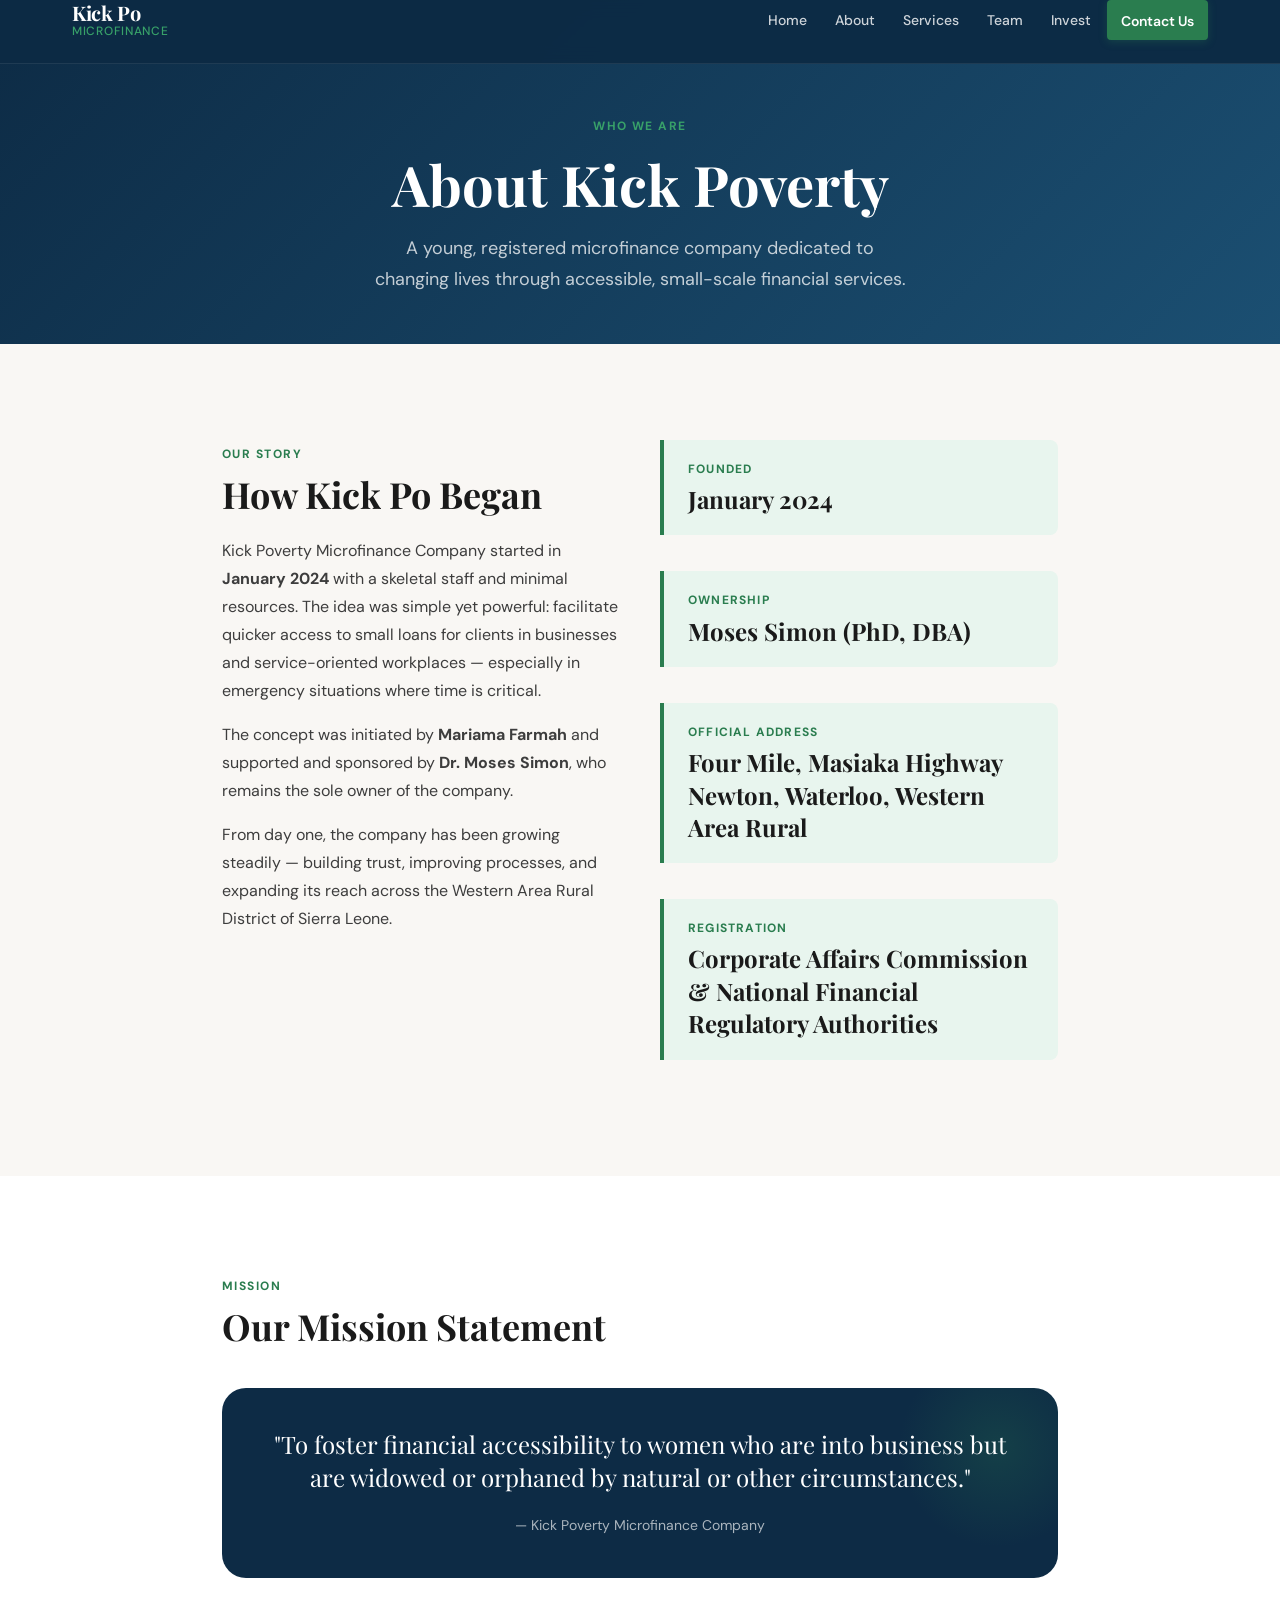
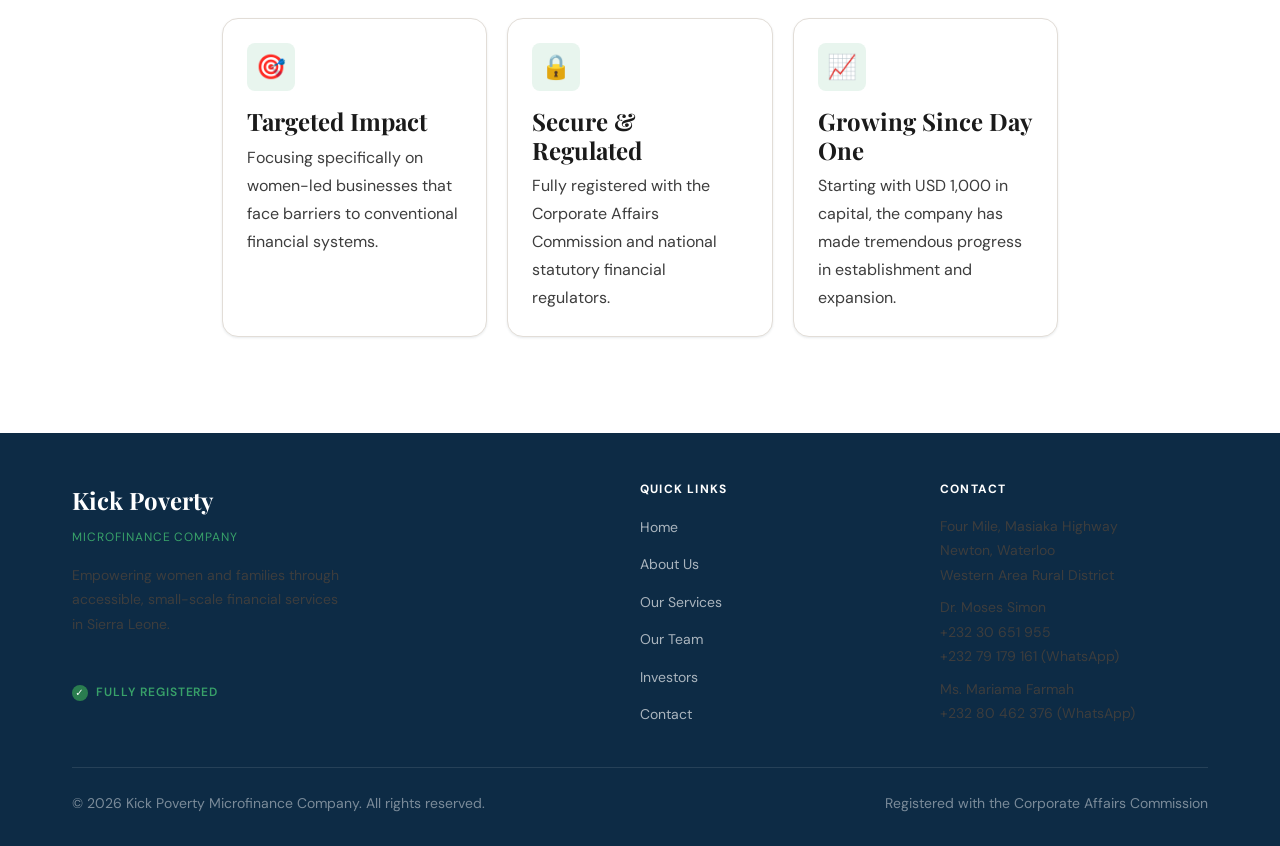
==== pages/about.html @ e35eedbd "first commit" ====
<!DOCTYPE html>
<!--
  ================================================================
  KICK POVERTY — ABOUT PAGE
  ================================================================
  File:        pages/about.html
  Description: Company background, registration, address, and
               ownership details.
  ================================================================
-->
<html lang="en">
<head>
  <meta charset="UTF-8">
  <meta name="viewport" content="width=device-width, initial-scale=1.0">
  <meta name="description" content="About Kick Poverty Microfinance Company — our background, mission, and registration details.">
  <title>About Us | Kick Poverty Microfinance</title>
  <link rel="preconnect" href="https://fonts.googleapis.com">
  <link rel="preconnect" href="https://fonts.gstatic.com" crossorigin>
  <link href="https://fonts.googleapis.com/css2?family=Playfair+Display:wght@700&family=DM+Sans:wght@400;500;600&display=swap" rel="stylesheet">
  <link rel="stylesheet" href="../css/style.css">
</head>
<body id="top">

  <div id="nav-placeholder"></div>


  <!-- ===========================================================
       PAGE HERO
  =========================================================== -->
  <section class="page-hero" aria-labelledby="page-heading">
    <div class="container">
      <span class="eyebrow page-hero__eyebrow">Who We Are</span>
      <h1 id="page-heading">About Kick Poverty</h1>
      <p class="page-hero__lead lead">
        A young, registered microfinance company dedicated to changing
        lives through accessible, small-scale financial services.
      </p>
    </div>
  </section>


  <!-- ===========================================================
       BACKGROUND SECTION
  =========================================================== -->
  <section class="section" aria-labelledby="background-heading">
    <div class="container container--narrow">

      <div class="split reveal">
        <!-- Text column -->
        <div>
          <span class="eyebrow">Our Story</span>
          <h2 id="background-heading" style="margin-top: var(--space-2); margin-bottom: var(--space-5);">How Kick Po Began</h2>
          <p>
            Kick Poverty Microfinance Company started in <strong>January 2024</strong>
            with a skeletal staff and minimal resources. The idea was simple yet
            powerful: facilitate quicker access to small loans for clients in
            businesses and service-oriented workplaces — especially in emergency
            situations where time is critical.
          </p>
          <p>
            The concept was initiated by <strong>Mariama Farmah</strong> and
            supported and sponsored by <strong>Dr. Moses Simon</strong>, who
            remains the sole owner of the company.
          </p>
          <p>
            From day one, the company has been growing steadily — building trust,
            improving processes, and expanding its reach across the Western Area
            Rural District of Sierra Leone.
          </p>
        </div>

        <!-- Info cards column -->
        <div style="display:flex; flex-direction:column; gap: var(--space-4);">
          <div class="info-box">
            <div class="info-box__label">Founded</div>
            <div class="info-box__value">January 2024</div>
          </div>
          <div class="info-box">
            <div class="info-box__label">Ownership</div>
            <div class="info-box__value">Moses Simon (PhD, DBA)</div>
          </div>
          <div class="info-box">
            <div class="info-box__label">Official Address</div>
            <div class="info-box__value">Four Mile, Masiaka Highway<br>Newton, Waterloo, Western Area Rural</div>
          </div>
          <div class="info-box">
            <div class="info-box__label">Registration</div>
            <div class="info-box__value">Corporate Affairs Commission &amp; National Financial Regulatory Authorities</div>
          </div>
        </div>
      </div>

    </div>
  </section>


  <!-- ===========================================================
       MISSION & VALUES SECTION — alt background
  =========================================================== -->
  <section class="section section--alt" aria-labelledby="mission-heading">
    <div class="container container--narrow">

      <div class="section-header reveal">
        <span class="eyebrow">Mission</span>
        <h2 id="mission-heading">Our Mission Statement</h2>
      </div>

      <!-- Large quote-style mission statement -->
      <blockquote class="callout reveal" style="quotes: none;">
        <p class="callout__text">
          "To foster financial accessibility to women who are into
          business but are widowed or orphaned by natural or other
          circumstances."
        </p>
        <p class="callout__sub">— Kick Poverty Microfinance Company</p>
      </blockquote>

      <div class="cards-grid reveal-stagger" style="margin-top: var(--space-10);">
        <div class="card">
          <div class="card__icon" aria-hidden="true">🎯</div>
          <h3 class="card__title">Targeted Impact</h3>
          <p>Focusing specifically on women-led businesses that face barriers to conventional financial systems.</p>
        </div>
        <div class="card">
          <div class="card__icon" aria-hidden="true">🔒</div>
          <h3 class="card__title">Secure &amp; Regulated</h3>
          <p>Fully registered with the Corporate Affairs Commission and national statutory financial regulators.</p>
        </div>
        <div class="card">
          <div class="card__icon" aria-hidden="true">📈</div>
          <h3 class="card__title">Growing Since Day One</h3>
          <p>Starting with USD 1,000 in capital, the company has made tremendous progress in establishment and expansion.</p>
        </div>
      </div>

    </div>
  </section>


  <div id="footer-placeholder"></div>

  <script src="../js/components.js"></script>
  <script>
    injectNav('../');
    injectFooter('../');
  </script>
  <script src="../js/main.js"></script>
</body>
</html>
---- css/style.css ----
/* ============================================================
   KICK POVERTY (KICK PO) MICROFINANCE — GLOBAL STYLESHEET
   ============================================================
   Design System: "Grounded Optimism"
   Aesthetic:     Clean editorial + warm humanity
   Approach:      Mobile-first, three breakpoints
   Breakpoints:
     — Mobile:    < 640px   (base styles)
     — Tablet:    ≥ 640px   (sm)
     — Desktop:   ≥ 1024px  (lg)

   TABLE OF CONTENTS
   -----------------
   1.  CSS Custom Properties (Design Tokens)
   2.  CSS Reset & Base
   3.  Typography Scale
   4.  Layout Utilities
   5.  Navigation
   6.  Hero Section
   7.  Section Wrappers & Cards
   8.  Buttons & CTAs
   9.  Footer
   10. Back-to-Top Button
   11. Animations & Transitions
   12. Tablet Overrides (≥ 640px)
   13. Desktop Overrides (≥ 1024px)
   ============================================================ */


/* ============================================================
   1. CSS CUSTOM PROPERTIES (DESIGN TOKENS)
   ------------------------------------------------------------
   All visual values live here so the entire site can be
   re-themed by editing this one block.
   ============================================================ */
:root {

  /* — PRIMARY PALETTE —
     Deep navy anchors trust and authority.
     Forest green signals growth, money, and nature.
     Warm off-white keeps pages from feeling sterile. */
  --color-primary:        #0D2B45;   /* Deep navy — primary brand      */
  --color-primary-light:  #1B4F72;   /* Lighter navy — hover states     */
  --color-accent:         #2A7D4F;   /* Forest green — calls to action  */
  --color-accent-light:   #38A169;   /* Lighter green — hover/active    */
  --color-accent-pale:    #E8F5EE;   /* Very light green — backgrounds  */

  /* — NEUTRALS — */
  --color-bg:             #F9F7F4;   /* Warm off-white page background  */
  --color-surface:        #FFFFFF;   /* Pure white for cards, panels    */
  --color-border:         #E2DDD7;   /* Subtle warm border              */
  --color-border-dark:    #C8C2BB;   /* Stronger divider line           */

  /* — TEXT — */
  --color-text-primary:   #1A1A1A;   /* Near-black — headings           */
  --color-text-body:      #3D3D3D;   /* Dark gray — body copy           */
  --color-text-muted:     #6B6B6B;   /* Muted gray — captions, meta     */
  --color-text-inverse:   #FFFFFF;   /* White text on dark backgrounds  */

  /* — TYPOGRAPHY —
     "Playfair Display" — editorial, distinguished, serif
     "DM Sans" — modern, readable, geometric sans-serif     */
  --font-display:  'Playfair Display', Georgia, serif;
  --font-body:     'DM Sans', 'Segoe UI', system-ui, sans-serif;

  /* — TYPE SCALE (mobile-first, rem-based) — */
  --text-xs:    0.75rem;    /* 12px */
  --text-sm:    0.875rem;   /* 14px */
  --text-base:  1rem;       /* 16px */
  --text-md:    1.125rem;   /* 18px */
  --text-lg:    1.25rem;    /* 20px */
  --text-xl:    1.5rem;     /* 24px */
  --text-2xl:   1.875rem;   /* 30px */
  --text-3xl:   2.25rem;    /* 36px */
  --text-4xl:   2.75rem;    /* 44px */
  --text-5xl:   3.5rem;     /* 56px */

  /* — LINE HEIGHTS — */
  --leading-tight:   1.2;
  --leading-snug:    1.35;
  --leading-normal:  1.6;
  --leading-relaxed: 1.75;

  /* — SPACING SCALE (multiples of 4px) — */
  --space-1:   0.25rem;   /*  4px */
  --space-2:   0.5rem;    /*  8px */
  --space-3:   0.75rem;   /* 12px */
  --space-4:   1rem;      /* 16px */
  --space-5:   1.25rem;   /* 20px */
  --space-6:   1.5rem;    /* 24px */
  --space-8:   2rem;      /* 32px */
  --space-10:  2.5rem;    /* 40px */
  --space-12:  3rem;      /* 48px */
  --space-16:  4rem;      /* 64px */
  --space-20:  5rem;      /* 80px */
  --space-24:  6rem;      /* 96px */

  /* — BORDER RADIUS — */
  --radius-sm:   4px;
  --radius-md:   8px;
  --radius-lg:   16px;
  --radius-xl:   24px;
  --radius-full: 9999px;

  /* — SHADOWS —
     Layered soft shadows create depth without harsh lines */
  --shadow-sm:   0 1px 3px rgba(13, 43, 69, 0.06),
                 0 1px 2px rgba(13, 43, 69, 0.04);
  --shadow-md:   0 4px 12px rgba(13, 43, 69, 0.08),
                 0 2px 6px rgba(13, 43, 69, 0.05);
  --shadow-lg:   0 12px 32px rgba(13, 43, 69, 0.10),
                 0 4px 12px rgba(13, 43, 69, 0.06);
  --shadow-xl:   0 24px 56px rgba(13, 43, 69, 0.14),
                 0 8px 24px rgba(13, 43, 69, 0.08);

  /* — TRANSITIONS — */
  --transition-fast:    150ms ease;
  --transition-base:    250ms ease;
  --transition-slow:    400ms cubic-bezier(0.25, 0.46, 0.45, 0.94);

  /* — LAYOUT — */
  --container-sm:   640px;
  --container-md:   900px;
  --container-lg:  1200px;
  --nav-height:      64px;

}


/* ============================================================
   2. CSS RESET & BASE
   ------------------------------------------------------------
   Normalize browser inconsistencies and set sensible defaults.
   Box-sizing border-box is applied universally.
   ============================================================ */
*,
*::before,
*::after {
  box-sizing: border-box;
  margin: 0;
  padding: 0;
}

html {
  /* Enable smooth scrolling for anchor navigation and
     back-to-top button behaviour                          */
  scroll-behavior: smooth;
  font-size: 16px;
  -webkit-text-size-adjust: 100%;
}

body {
  font-family: var(--font-body);
  font-size: var(--text-base);
  line-height: var(--leading-normal);
  color: var(--color-text-body);
  background-color: var(--color-bg);
  /* Prevent horizontal overflow on mobile               */
  overflow-x: hidden;
}

/* Remove default list styling; apply selectively          */
ul, ol {
  list-style: none;
}

/* Make images flexible and prevent overflow               */
img {
  max-width: 100%;
  height: auto;
  display: block;
}

/* Inherit font for form elements                          */
button, input, select, textarea {
  font-family: inherit;
}

/* Remove default anchor underline; handle per-component   */
a {
  color: inherit;
  text-decoration: none;
}

/* Focused elements must remain visible for accessibility  */
:focus-visible {
  outline: 2px solid var(--color-accent);
  outline-offset: 3px;
  border-radius: var(--radius-sm);
}


/* ============================================================
   3. TYPOGRAPHY SCALE
   ------------------------------------------------------------
   Heading hierarchy uses the display font for gravitas.
   Body text uses the clean sans-serif for readability.
   ============================================================ */

/* Display headings — editorial, larger sizes               */
h1, h2, h3 {
  font-family: var(--font-display);
  color: var(--color-text-primary);
  line-height: var(--leading-tight);
  font-weight: 700;
}

h1 { font-size: var(--text-3xl); }
h2 { font-size: var(--text-2xl); }
h3 { font-size: var(--text-xl);  }

/* Utility headings — functional, sans-serif                */
h4, h5, h6 {
  font-family: var(--font-body);
  color: var(--color-text-primary);
  line-height: var(--leading-snug);
  font-weight: 600;
}

h4 { font-size: var(--text-md);   }
h5 { font-size: var(--text-base); }
h6 { font-size: var(--text-sm);   }

p {
  color: var(--color-text-body);
  line-height: var(--leading-relaxed);
  margin-bottom: var(--space-4);
}

p:last-child {
  margin-bottom: 0;
}

/* Lead text — larger introductory paragraph                */
.lead {
  font-size: var(--text-md);
  color: var(--color-text-body);
  line-height: var(--leading-relaxed);
}

/* Caption / meta text                                      */
.caption {
  font-size: var(--text-sm);
  color: var(--color-text-muted);
  line-height: var(--leading-normal);
}

/* Small eyebrow labels above headings                      */
.eyebrow {
  font-family: var(--font-body);
  font-size: var(--text-xs);
  font-weight: 700;
  letter-spacing: 0.12em;
  text-transform: uppercase;
  color: var(--color-accent);
}


/* ============================================================
   4. LAYOUT UTILITIES
   ------------------------------------------------------------
   Reusable container and grid helpers used across all pages.
   ============================================================ */

/* Centred container with horizontal padding                */
.container {
  width: 100%;
  max-width: var(--container-lg);
  margin-inline: auto;
  padding-inline: var(--space-5);
}

/* Narrower container for text-heavy pages                  */
.container--narrow {
  max-width: var(--container-md);
}

/* Section vertical rhythm                                  */
.section {
  padding-block: var(--space-16);
}

.section--sm {
  padding-block: var(--space-10);
}

/* Alternating section backgrounds for visual variety       */
.section--alt {
  background-color: var(--color-surface);
}

.section--dark {
  background-color: var(--color-primary);
  color: var(--color-text-inverse);
}

.section--dark h2,
.section--dark h3,
.section--dark h4 {
  color: var(--color-text-inverse);
}

/* Flex row helper                                          */
.flex-row {
  display: flex;
  align-items: center;
  gap: var(--space-4);
}

/* Stat grid — 2 columns on mobile, more on larger screens  */
.stats-grid {
  display: grid;
  grid-template-columns: repeat(2, 1fr);
  gap: var(--space-5);
}

/* Team grid                                                */
.team-grid {
  display: grid;
  grid-template-columns: 1fr;
  gap: var(--space-6);
}

/* Feature / service cards grid                             */
.cards-grid {
  display: grid;
  grid-template-columns: 1fr;
  gap: var(--space-5);
}

/* Two-column split layout                                  */
.split {
  display: flex;
  flex-direction: column;
  gap: var(--space-10);
}

/* Divider line                                             */
.divider {
  border: none;
  border-top: 1px solid var(--color-border);
  margin-block: var(--space-8);
}


/* ============================================================
   5. NAVIGATION
   ------------------------------------------------------------
   Sticky top bar with mobile hamburger menu.
   Nav is transparent over hero, becomes solid on scroll
   (via .scrolled class added by JS).
   ============================================================ */
.nav {
  position: fixed;
  top: 0;
  left: 0;
  right: 0;
  z-index: 1000;
  height: var(--nav-height);
  background-color: rgba(13, 43, 69, 0.97);
  backdrop-filter: blur(8px);
  -webkit-backdrop-filter: blur(8px);
  border-bottom: 1px solid rgba(255, 255, 255, 0.08);
  transition: box-shadow var(--transition-base);
}

.nav.scrolled {
  box-shadow: var(--shadow-lg);
}

/* Inner flex row: logo left, links + toggle right         */
.nav__inner {
  height: 100%;
  display: flex;
  align-items: center;
  justify-content: space-between;
}

/* Brand / logo lockup                                      */
.nav__brand {
  display: flex;
  flex-direction: column;
  line-height: 1;
  gap: 2px;
}

.nav__brand-name {
  font-family: var(--font-display);
  font-size: var(--text-lg);
  font-weight: 700;
  color: var(--color-text-inverse);
  letter-spacing: -0.02em;
}

.nav__brand-tag {
  font-size: var(--text-xs);
  font-weight: 500;
  color: var(--color-accent-light);
  letter-spacing: 0.06em;
  text-transform: uppercase;
}

/* Hamburger toggle button — visible on mobile only        */
.nav__toggle {
  display: flex;
  flex-direction: column;
  justify-content: center;
  gap: 5px;
  width: 40px;
  height: 40px;
  padding: 8px;
  background: none;
  border: none;
  cursor: pointer;
  border-radius: var(--radius-sm);
  transition: background var(--transition-fast);
}

.nav__toggle:hover {
  background: rgba(255, 255, 255, 0.08);
}

/* Three-bar icon lines                                     */
.nav__toggle span {
  display: block;
  width: 22px;
  height: 2px;
  background-color: var(--color-text-inverse);
  border-radius: var(--radius-full);
  transition: transform var(--transition-base),
              opacity var(--transition-fast);
  transform-origin: center;
}

/* Animate hamburger to X when menu is open                */
.nav__toggle.open span:nth-child(1) {
  transform: translateY(7px) rotate(45deg);
}
.nav__toggle.open span:nth-child(2) {
  opacity: 0;
}
.nav__toggle.open span:nth-child(3) {
  transform: translateY(-7px) rotate(-45deg);
}

/* Mobile nav menu — hidden until toggled                   */
.nav__menu {
  display: none;
  position: fixed;
  top: var(--nav-height);
  left: 0;
  right: 0;
  background-color: var(--color-primary);
  padding: var(--space-4) 0 var(--space-6);
  border-bottom: 1px solid rgba(255, 255, 255, 0.08);
  box-shadow: var(--shadow-lg);
}

.nav__menu.open {
  display: block;
  animation: slideDown var(--transition-slow) forwards;
}

.nav__links {
  display: flex;
  flex-direction: column;
  padding: 0 var(--space-5);
  gap: 0;
}

.nav__link {
  display: block;
  padding: var(--space-3) 0;
  font-size: var(--text-base);
  font-weight: 500;
  color: rgba(255, 255, 255, 0.80);
  border-bottom: 1px solid rgba(255, 255, 255, 0.08);
  transition: color var(--transition-fast);
}

.nav__link:last-child {
  border-bottom: none;
}

.nav__link:hover,
.nav__link.active {
  color: var(--color-text-inverse);
}

/* CTA button inside nav                                    */
.nav__cta {
  display: inline-flex;
  margin-top: var(--space-4);
  margin-inline: var(--space-5);
}


/* ============================================================
   6. HERO SECTION
   ------------------------------------------------------------
   Full-viewport hero with a bold heading, subtext, and CTA.
   Background uses a rich gradient over a subtle grain texture.
   ============================================================ */
.hero {
  position: relative;
  min-height: 100svh; /* Use svh for accurate mobile height */
  display: flex;
  align-items: center;
  padding-top: var(--nav-height);
  overflow: hidden;

  /* Multi-layer gradient: deep navy → forest dark          */
  background:
    radial-gradient(ellipse 80% 60% at 70% 40%, rgba(42, 125, 79, 0.18) 0%, transparent 60%),
    radial-gradient(ellipse 60% 80% at 20% 80%, rgba(27, 79, 114, 0.30) 0%, transparent 55%),
    linear-gradient(160deg, #0D2B45 0%, #0A2235 55%, #061B2B 100%);
}

/* Subtle dot-grid overlay adds texture without images      */
.hero::before {
  content: '';
  position: absolute;
  inset: 0;
  background-image: radial-gradient(rgba(255,255,255,0.04) 1px, transparent 1px);
  background-size: 28px 28px;
  pointer-events: none;
}

/* Decorative accent bar on the left side                   */
.hero::after {
  content: '';
  position: absolute;
  left: 0;
  top: 20%;
  width: 4px;
  height: 40%;
  background: linear-gradient(to bottom, transparent, var(--color-accent), transparent);
  border-radius: var(--radius-full);
}

.hero__content {
  position: relative;
  z-index: 1;
  max-width: 640px;
}

.hero__eyebrow {
  display: inline-flex;
  align-items: center;
  gap: var(--space-2);
  margin-bottom: var(--space-5);
  opacity: 0;
  animation: fadeUp 0.7s 0.2s ease forwards;
}

.hero__eyebrow-dot {
  width: 6px;
  height: 6px;
  background: var(--color-accent-light);
  border-radius: var(--radius-full);
}

.hero__title {
  font-size: var(--text-3xl);
  color: var(--color-text-inverse);
  line-height: var(--leading-tight);
  margin-bottom: var(--space-5);
  opacity: 0;
  animation: fadeUp 0.7s 0.35s ease forwards;
}

/* Accent coloured word in hero title                       */
.hero__title em {
  font-style: normal;
  color: var(--color-accent-light);
}

.hero__subtitle {
  font-size: var(--text-base);
  color: rgba(255, 255, 255, 0.75);
  line-height: var(--leading-relaxed);
  margin-bottom: var(--space-8);
  max-width: 520px;
  opacity: 0;
  animation: fadeUp 0.7s 0.5s ease forwards;
}

.hero__actions {
  display: flex;
  flex-wrap: wrap;
  gap: var(--space-3);
  opacity: 0;
  animation: fadeUp 0.7s 0.65s ease forwards;
}

/* Hero stat strip at bottom                                */
.hero__stats {
  position: absolute;
  bottom: 0;
  left: 0;
  right: 0;
  background: rgba(255, 255, 255, 0.05);
  border-top: 1px solid rgba(255, 255, 255, 0.08);
  backdrop-filter: blur(4px);
  padding: var(--space-5) 0;
}

.hero__stats-inner {
  display: flex;
  gap: var(--space-8);
  overflow-x: auto;
  scrollbar-width: none;
}

.hero__stats-inner::-webkit-scrollbar {
  display: none;
}

.hero__stat {
  flex-shrink: 0;
  text-align: center;
}

.hero__stat-number {
  font-family: var(--font-display);
  font-size: var(--text-2xl);
  font-weight: 700;
  color: var(--color-text-inverse);
  line-height: 1;
  margin-bottom: var(--space-1);
}

.hero__stat-label {
  font-size: var(--text-xs);
  color: rgba(255, 255, 255, 0.60);
  text-transform: uppercase;
  letter-spacing: 0.08em;
}


/* ============================================================
   7. SECTION WRAPPERS & CARDS
   ============================================================ */

/* Section title group: eyebrow + heading + optional lead   */
.section-header {
  margin-bottom: var(--space-10);
}

.section-header--center {
  text-align: center;
}

.section-header h2 {
  margin-top: var(--space-2);
  margin-bottom: var(--space-3);
}

/* Feature / service card                                   */
.card {
  background: var(--color-surface);
  border: 1px solid var(--color-border);
  border-radius: var(--radius-lg);
  padding: var(--space-6);
  box-shadow: var(--shadow-sm);
  transition: transform var(--transition-base),
              box-shadow var(--transition-base),
              border-color var(--transition-base);
}

.card:hover {
  transform: translateY(-3px);
  box-shadow: var(--shadow-md);
  border-color: var(--color-accent);
}

/* Card icon wrapper                                        */
.card__icon {
  width: 48px;
  height: 48px;
  background: var(--color-accent-pale);
  border-radius: var(--radius-md);
  display: flex;
  align-items: center;
  justify-content: center;
  margin-bottom: var(--space-4);
  color: var(--color-accent);
  font-size: var(--text-xl);
}

.card__title {
  margin-bottom: var(--space-2);
}

/* Stat card — large number display                         */
.stat-card {
  background: var(--color-surface);
  border: 1px solid var(--color-border);
  border-radius: var(--radius-lg);
  padding: var(--space-5) var(--space-6);
  text-align: center;
  box-shadow: var(--shadow-sm);
}

.stat-card__number {
  font-family: var(--font-display);
  font-size: var(--text-3xl);
  font-weight: 700;
  color: var(--color-accent);
  line-height: 1;
  margin-bottom: var(--space-1);
}

.stat-card__label {
  font-size: var(--text-sm);
  color: var(--color-text-muted);
}

/* Team member card                                         */
.team-card {
  background: var(--color-surface);
  border: 1px solid var(--color-border);
  border-radius: var(--radius-lg);
  overflow: hidden;
  box-shadow: var(--shadow-sm);
  transition: transform var(--transition-base), box-shadow var(--transition-base);
}

.team-card:hover {
  transform: translateY(-4px);
  box-shadow: var(--shadow-md);
}

/* Avatar placeholder with initials                        */
.team-card__avatar {
  width: 100%;
  aspect-ratio: 3 / 2;
  background: linear-gradient(135deg, var(--color-primary), var(--color-primary-light));
  display: flex;
  align-items: center;
  justify-content: center;
  font-family: var(--font-display);
  font-size: var(--text-3xl);
  font-weight: 700;
  color: rgba(255, 255, 255, 0.85);
  letter-spacing: -0.02em;
}

.team-card__body {
  padding: var(--space-5);
}

.team-card__name {
  font-size: var(--text-md);
  margin-bottom: var(--space-1);
}

.team-card__role {
  font-size: var(--text-sm);
  color: var(--color-accent);
  font-weight: 600;
}

/* Investor / benefit info box                              */
.info-box {
  background: var(--color-accent-pale);
  border-left: 4px solid var(--color-accent);
  border-radius: 0 var(--radius-md) var(--radius-md) 0;
  padding: var(--space-5) var(--space-6);
  margin-bottom: var(--space-5);
}

.info-box__label {
  font-size: var(--text-xs);
  font-weight: 700;
  text-transform: uppercase;
  letter-spacing: 0.10em;
  color: var(--color-accent);
  margin-bottom: var(--space-1);
}

.info-box__value {
  font-family: var(--font-display);
  font-size: var(--text-xl);
  font-weight: 700;
  color: var(--color-text-primary);
  line-height: var(--leading-snug);
}

/* Quote / callout block                                    */
.callout {
  background: var(--color-primary);
  border-radius: var(--radius-xl);
  padding: var(--space-10) var(--space-8);
  text-align: center;
  position: relative;
  overflow: hidden;
}

.callout::before {
  /* Decorative circle behind callout content              */
  content: '';
  position: absolute;
  top: -40px;
  right: -40px;
  width: 200px;
  height: 200px;
  background: radial-gradient(circle, rgba(42,125,79,0.25) 0%, transparent 70%);
  border-radius: var(--radius-full);
  pointer-events: none;
}

.callout__text {
  font-family: var(--font-display);
  font-size: var(--text-xl);
  color: var(--color-text-inverse);
  line-height: var(--leading-snug);
  margin-bottom: var(--space-5);
  position: relative;
  z-index: 1;
}

.callout__sub {
  font-size: var(--text-sm);
  color: rgba(255, 255, 255, 0.65);
  position: relative;
  z-index: 1;
}

/* Contact detail row                                       */
.contact-item {
  display: flex;
  align-items: flex-start;
  gap: var(--space-4);
  padding: var(--space-4) 0;
  border-bottom: 1px solid var(--color-border);
}

.contact-item:last-child {
  border-bottom: none;
}

.contact-item__icon {
  width: 40px;
  height: 40px;
  background: var(--color-accent-pale);
  border-radius: var(--radius-md);
  display: flex;
  align-items: center;
  justify-content: center;
  color: var(--color-accent);
  flex-shrink: 0;
  font-size: var(--text-md);
}

.contact-item__label {
  font-size: var(--text-xs);
  font-weight: 700;
  text-transform: uppercase;
  letter-spacing: 0.08em;
  color: var(--color-text-muted);
  margin-bottom: var(--space-1);
}

.contact-item__value {
  font-size: var(--text-base);
  color: var(--color-text-primary);
  font-weight: 500;
}

/* Page hero (inner pages) — smaller than homepage hero     */
.page-hero {
  background: linear-gradient(135deg, var(--color-primary) 0%, var(--color-primary-light) 100%);
  padding-top: calc(var(--nav-height) + var(--space-12));
  padding-bottom: var(--space-12);
  text-align: center;
}

.page-hero__eyebrow {
  color: var(--color-accent-light);
}

.page-hero h1 {
  color: var(--color-text-inverse);
  margin-top: var(--space-3);
}

.page-hero__lead {
  color: rgba(255, 255, 255, 0.75);
  max-width: 540px;
  margin-inline: auto;
  margin-top: var(--space-4);
}


/* ============================================================
   8. BUTTONS & CTAs
   ============================================================ */

/* Base button — shared properties                          */
.btn {
  display: inline-flex;
  align-items: center;
  justify-content: center;
  gap: var(--space-2);
  padding: var(--space-3) var(--space-6);
  font-family: var(--font-body);
  font-size: var(--text-base);
  font-weight: 600;
  border-radius: var(--radius-full);
  border: 2px solid transparent;
  cursor: pointer;
  transition: background var(--transition-fast),
              transform var(--transition-fast),
              box-shadow var(--transition-fast),
              border-color var(--transition-fast),
              color var(--transition-fast);
  white-space: nowrap;
  text-decoration: none;
}

.btn:active {
  transform: scale(0.97);
}

/* Primary — green filled                                   */
.btn--primary {
  background: var(--color-accent);
  color: var(--color-text-inverse);
  border-color: var(--color-accent);
  box-shadow: 0 2px 8px rgba(42, 125, 79, 0.30);
}

.btn--primary:hover {
  background: var(--color-accent-light);
  border-color: var(--color-accent-light);
  box-shadow: 0 4px 16px rgba(42, 125, 79, 0.40);
  transform: translateY(-1px);
}

/* Secondary — outlined, white text (for dark backgrounds)  */
.btn--secondary {
  background: transparent;
  color: var(--color-text-inverse);
  border-color: rgba(255, 255, 255, 0.40);
}

.btn--secondary:hover {
  background: rgba(255, 255, 255, 0.10);
  border-color: rgba(255, 255, 255, 0.70);
}

/* Outline — dark text on light backgrounds                 */
.btn--outline {
  background: transparent;
  color: var(--color-accent);
  border-color: var(--color-accent);
}

.btn--outline:hover {
  background: var(--color-accent-pale);
}

/* Small button variant                                     */
.btn--sm {
  font-size: var(--text-sm);
  padding: var(--space-2) var(--space-4);
}


/* ============================================================
   9. FOOTER
   ============================================================ */
.footer {
  background: var(--color-primary);
  color: rgba(255, 255, 255, 0.70);
  padding-block: var(--space-12) var(--space-8);
}

.footer__grid {
  display: grid;
  grid-template-columns: 1fr;
  gap: var(--space-8);
  margin-bottom: var(--space-10);
}

.footer__brand-name {
  font-family: var(--font-display);
  font-size: var(--text-xl);
  font-weight: 700;
  color: var(--color-text-inverse);
  margin-bottom: var(--space-2);
}

.footer__brand-tag {
  font-size: var(--text-xs);
  color: var(--color-accent-light);
  text-transform: uppercase;
  letter-spacing: 0.08em;
  margin-bottom: var(--space-4);
}

.footer__desc {
  font-size: var(--text-sm);
  line-height: var(--leading-relaxed);
  max-width: 280px;
}

.footer__heading {
  font-size: var(--text-xs);
  font-weight: 700;
  text-transform: uppercase;
  letter-spacing: 0.10em;
  color: var(--color-text-inverse);
  margin-bottom: var(--space-4);
}

.footer__links {
  display: flex;
  flex-direction: column;
  gap: var(--space-3);
}

.footer__link {
  font-size: var(--text-sm);
  color: rgba(255, 255, 255, 0.65);
  transition: color var(--transition-fast);
}

.footer__link:hover {
  color: var(--color-text-inverse);
}

.footer__contact-line {
  font-size: var(--text-sm);
  margin-bottom: var(--space-2);
  line-height: var(--leading-relaxed);
}

/* Thin divider above bottom bar                            */
.footer__bottom {
  display: flex;
  flex-direction: column;
  gap: var(--space-2);
  padding-top: var(--space-6);
  border-top: 1px solid rgba(255, 255, 255, 0.10);
  font-size: var(--text-sm);
  color: rgba(255, 255, 255, 0.45);
}

.footer__badge {
  display: inline-flex;
  align-items: center;
  gap: var(--space-2);
  font-size: var(--text-xs);
  color: var(--color-accent-light);
  font-weight: 600;
  text-transform: uppercase;
  letter-spacing: 0.08em;
}

.footer__badge::before {
  content: '✓';
  display: inline-flex;
  width: 16px;
  height: 16px;
  background: var(--color-accent);
  border-radius: var(--radius-full);
  align-items: center;
  justify-content: center;
  font-size: 10px;
  color: white;
}


/* ============================================================
   10. BACK-TO-TOP BUTTON
   ------------------------------------------------------------
   Fixed circle in the bottom-right corner.
   Fades in after user scrolls down 300px (handled by JS).
   ============================================================ */
.back-to-top {
  /* Position fixed at bottom-right                        */
  position: fixed;
  bottom: var(--space-6);
  right: var(--space-5);
  z-index: 900;

  /* Size and shape                                        */
  width: 46px;
  height: 46px;
  border-radius: var(--radius-full);

  /* Colors                                                */
  background: var(--color-accent);
  color: var(--color-text-inverse);
  border: none;

  /* Flex to centre the arrow icon                        */
  display: flex;
  align-items: center;
  justify-content: center;

  /* Shadow for lift effect                               */
  box-shadow: 0 4px 16px rgba(42, 125, 79, 0.40);

  /* Cursor & interactions                                */
  cursor: pointer;
  transition: opacity var(--transition-base),
              transform var(--transition-base),
              background var(--transition-fast),
              box-shadow var(--transition-fast);

  /* Initially invisible — JS adds .visible when ready   */
  opacity: 0;
  pointer-events: none;
  transform: translateY(12px);
}

/* Arrow SVG icon inside button                            */
.back-to-top svg {
  width: 18px;
  height: 18px;
  stroke: currentColor;
  stroke-width: 2.5;
  fill: none;
}

/* Active state — shown when user has scrolled down        */
.back-to-top.visible {
  opacity: 1;
  pointer-events: auto;
  transform: translateY(0);
}

.back-to-top:hover {
  background: var(--color-accent-light);
  box-shadow: 0 6px 24px rgba(42, 125, 79, 0.50);
  transform: translateY(-2px);
}

.back-to-top:active {
  transform: scale(0.94);
}


/* ============================================================
   11. ANIMATIONS & TRANSITIONS
   ============================================================ */

/* Fade + slide-up entrance                                 */
@keyframes fadeUp {
  from {
    opacity: 0;
    transform: translateY(20px);
  }
  to {
    opacity: 1;
    transform: translateY(0);
  }
}

/* Slide down (for mobile nav)                              */
@keyframes slideDown {
  from {
    opacity: 0;
    transform: translateY(-8px);
  }
  to {
    opacity: 1;
    transform: translateY(0);
  }
}

/* Scroll-triggered reveal class (added by Intersection Observer) */
.reveal {
  opacity: 0;
  transform: translateY(24px);
  transition: opacity 0.55s ease, transform 0.55s ease;
}

.reveal.visible {
  opacity: 1;
  transform: none;
}

/* Staggered children for grids                             */
.reveal-stagger > * {
  opacity: 0;
  transform: translateY(20px);
  transition: opacity 0.5s ease, transform 0.5s ease;
}

.reveal-stagger.visible > *:nth-child(1) { transition-delay: 0.05s; }
.reveal-stagger.visible > *:nth-child(2) { transition-delay: 0.12s; }
.reveal-stagger.visible > *:nth-child(3) { transition-delay: 0.19s; }
.reveal-stagger.visible > *:nth-child(4) { transition-delay: 0.26s; }
.reveal-stagger.visible > *:nth-child(5) { transition-delay: 0.33s; }
.reveal-stagger.visible > *:nth-child(6) { transition-delay: 0.40s; }

.reveal-stagger.visible > * {
  opacity: 1;
  transform: none;
}


/* ============================================================
   12. TABLET OVERRIDES — ≥ 640px
   ============================================================ */
@media (min-width: 640px) {

  /* Hide mobile toggle, show inline links                  */
  .nav__toggle {
    display: none;
  }

  .nav__menu {
    display: block !important;  /* Override inline style    */
    position: static;
    background: none;
    padding: 0;
    border: none;
    box-shadow: none;
    animation: none;
  }

  .nav__links {
    flex-direction: row;
    align-items: center;
    padding: 0;
    gap: var(--space-1);
  }

  .nav__link {
    padding: var(--space-2) var(--space-3);
    border-bottom: none;
    font-size: var(--text-sm);
    border-radius: var(--radius-sm);
  }

  .nav__link:hover {
    background: rgba(255, 255, 255, 0.08);
  }

  .nav__cta {
    margin: 0;
    padding-left: var(--space-3);
  }

  /* Typography scale up                                    */
  h1 { font-size: var(--text-4xl); }
  h2 { font-size: var(--text-3xl); }

  .hero__title {
    font-size: var(--text-4xl);
  }

  .hero__subtitle {
    font-size: var(--text-md);
  }

  /* Layout upgrades                                        */
  .cards-grid {
    grid-template-columns: repeat(2, 1fr);
  }

  .stats-grid {
    grid-template-columns: repeat(2, 1fr);
  }

  .team-grid {
    grid-template-columns: repeat(2, 1fr);
  }

  .footer__grid {
    grid-template-columns: repeat(2, 1fr);
  }

  .footer__bottom {
    flex-direction: row;
    justify-content: space-between;
    align-items: center;
  }

  .split {
    flex-direction: row;
    align-items: flex-start;
  }

  .split > * {
    flex: 1;
  }

}


/* ============================================================
   13. DESKTOP OVERRIDES — ≥ 1024px
   ============================================================ */
@media (min-width: 1024px) {

  /* Container padding increases on desktop                 */
  .container {
    padding-inline: var(--space-8);
  }

  /* Typography scale up again                              */
  h1 { font-size: var(--text-5xl); }

  .hero__title {
    font-size: var(--text-5xl);
  }

  .hero__subtitle {
    font-size: var(--text-lg);
  }

  .section {
    padding-block: var(--space-24);
  }

  /* Three-column card grids on desktop                     */
  .cards-grid {
    grid-template-columns: repeat(3, 1fr);
  }

  .stats-grid {
    grid-template-columns: repeat(4, 1fr);
  }

  .team-grid {
    grid-template-columns: repeat(3, 1fr);
  }

  .footer__grid {
    grid-template-columns: 2fr 1fr 1fr;
  }

  /* Back to top slightly larger on desktop                 */
  .back-to-top {
    width: 52px;
    height: 52px;
    bottom: var(--space-8);
    right: var(--space-8);
  }

}
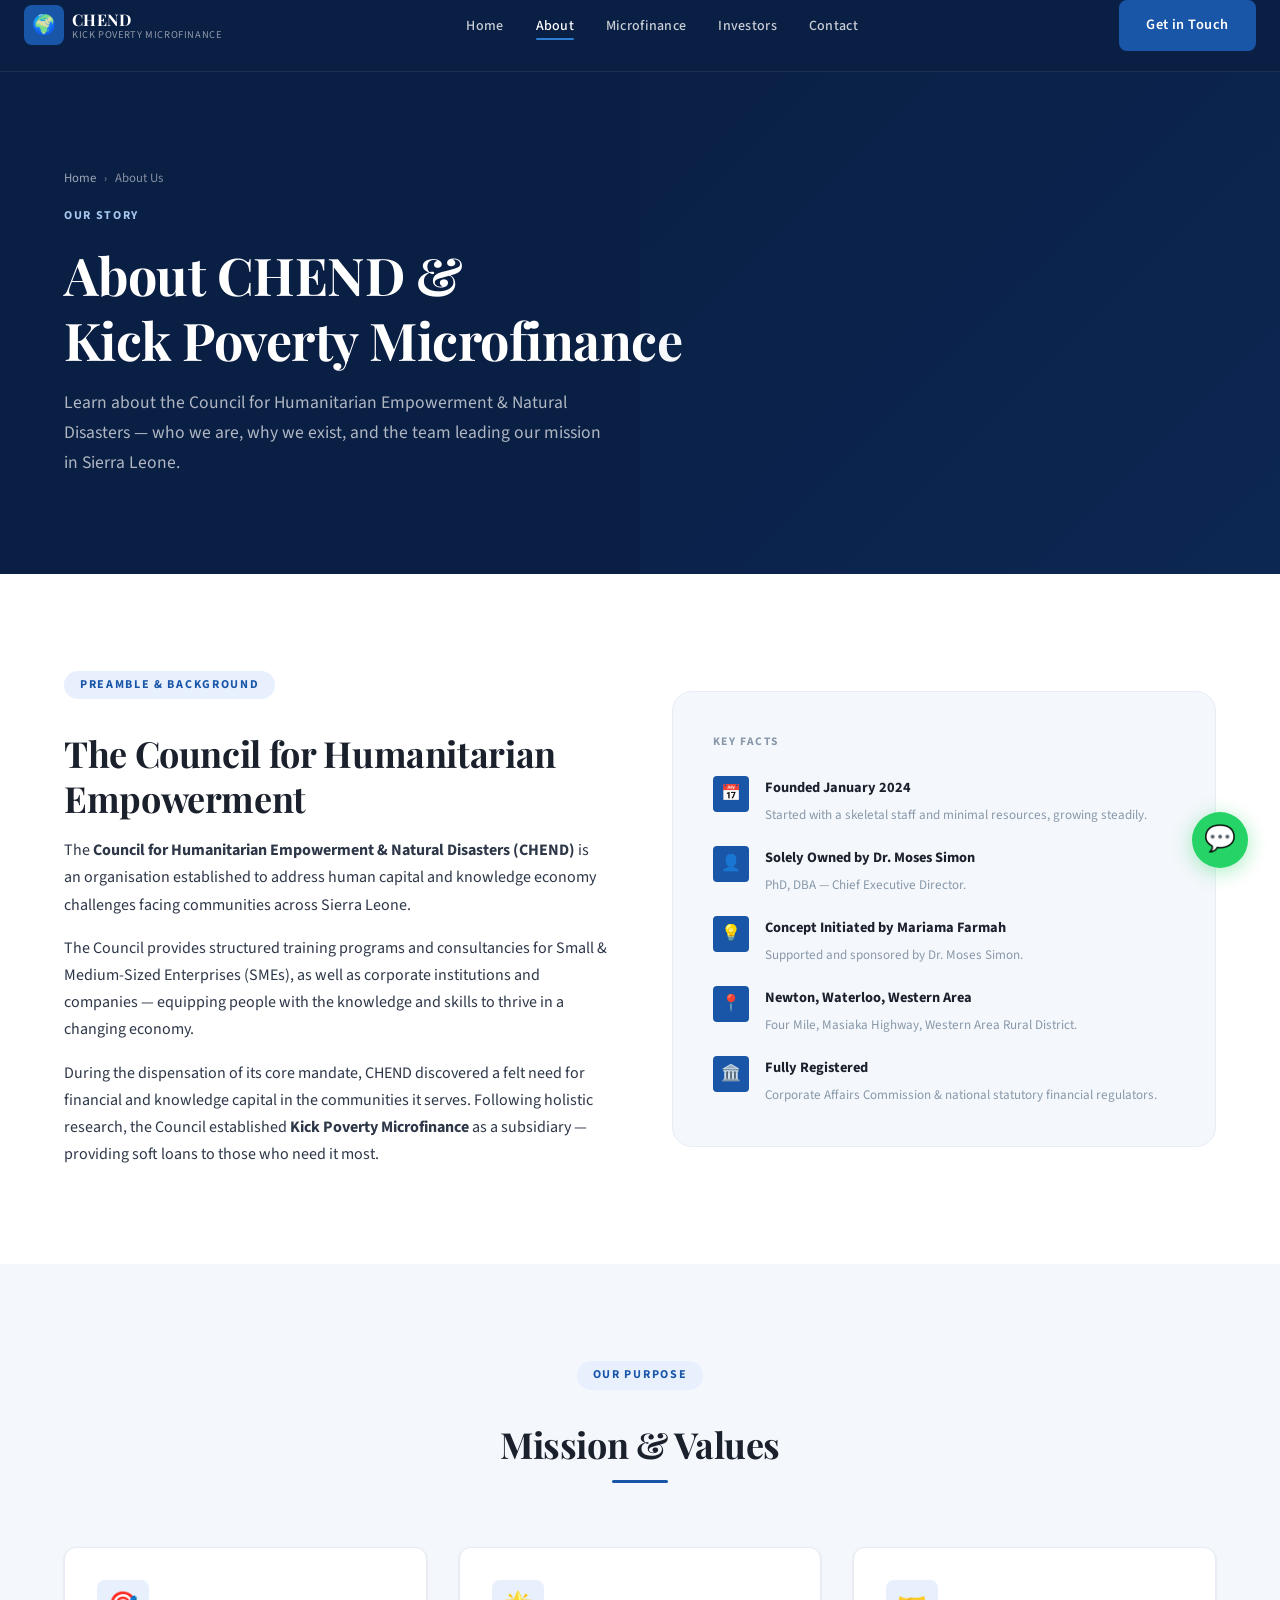
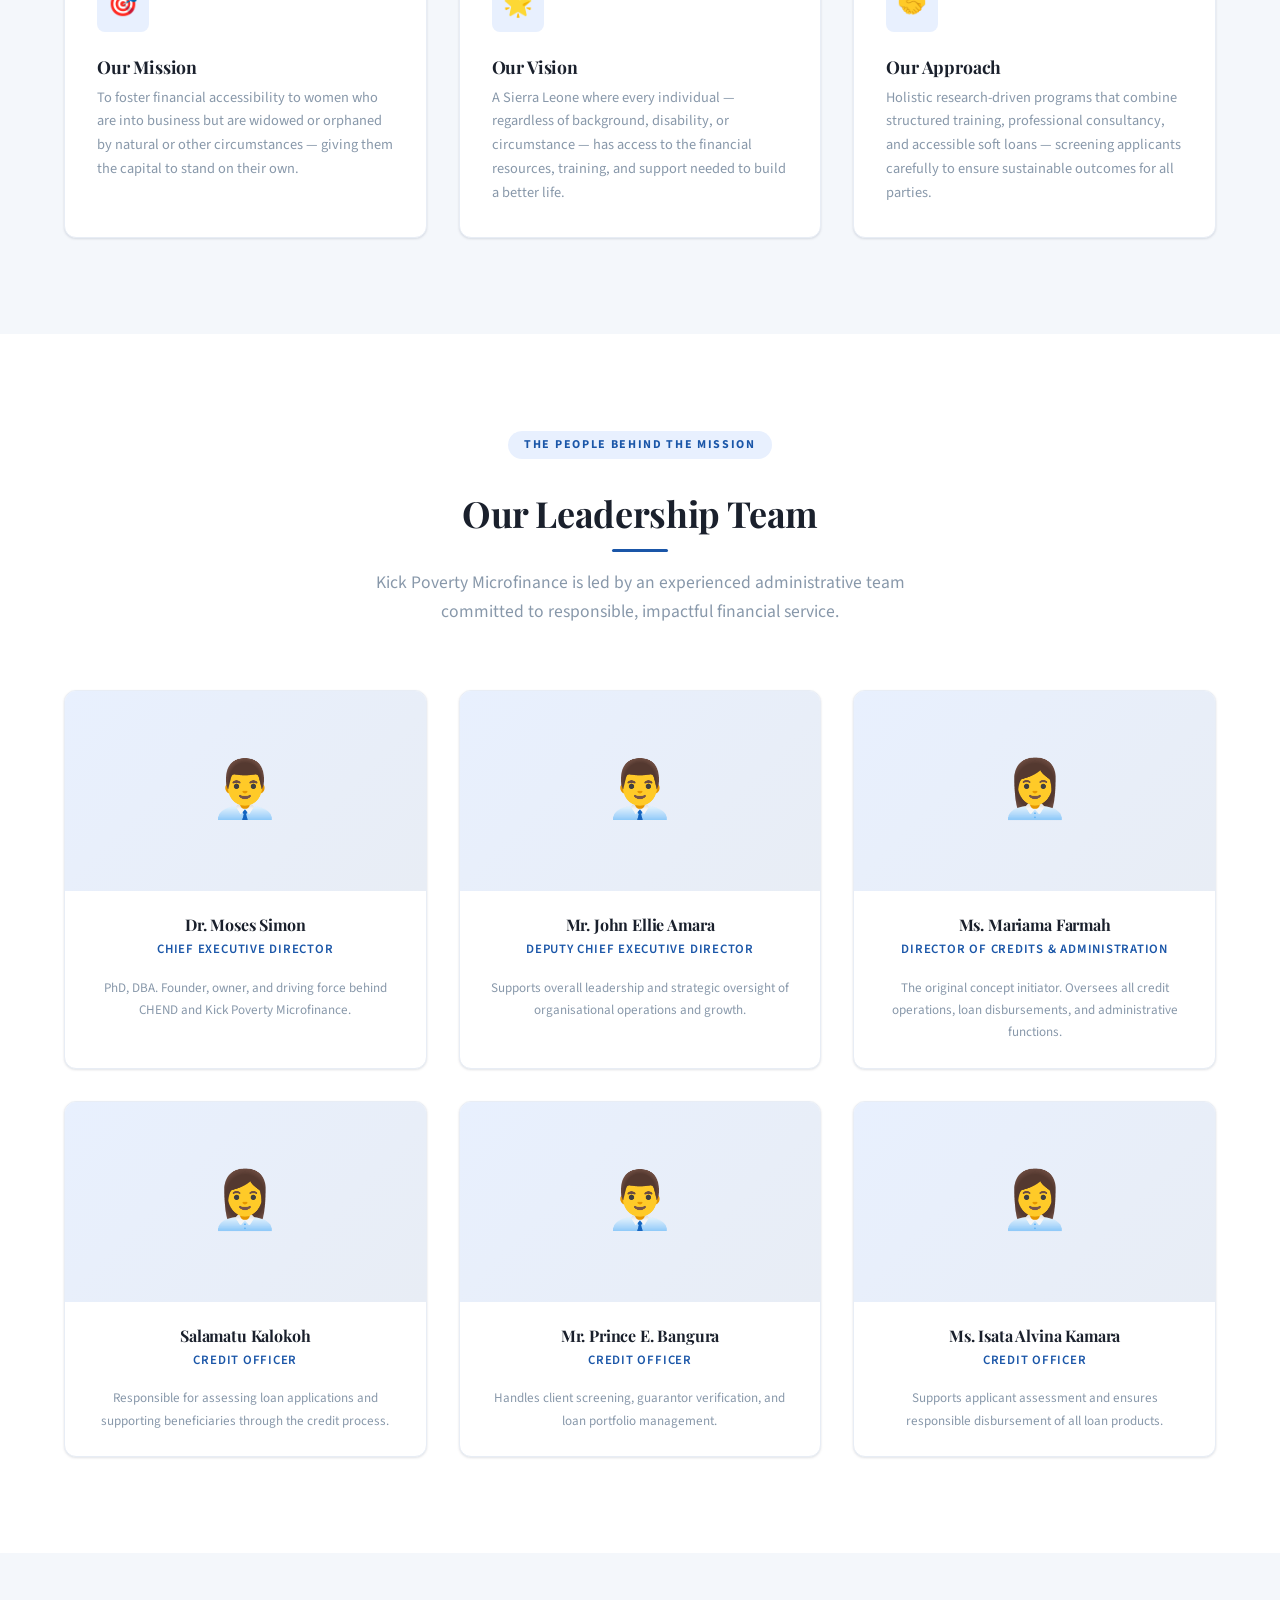
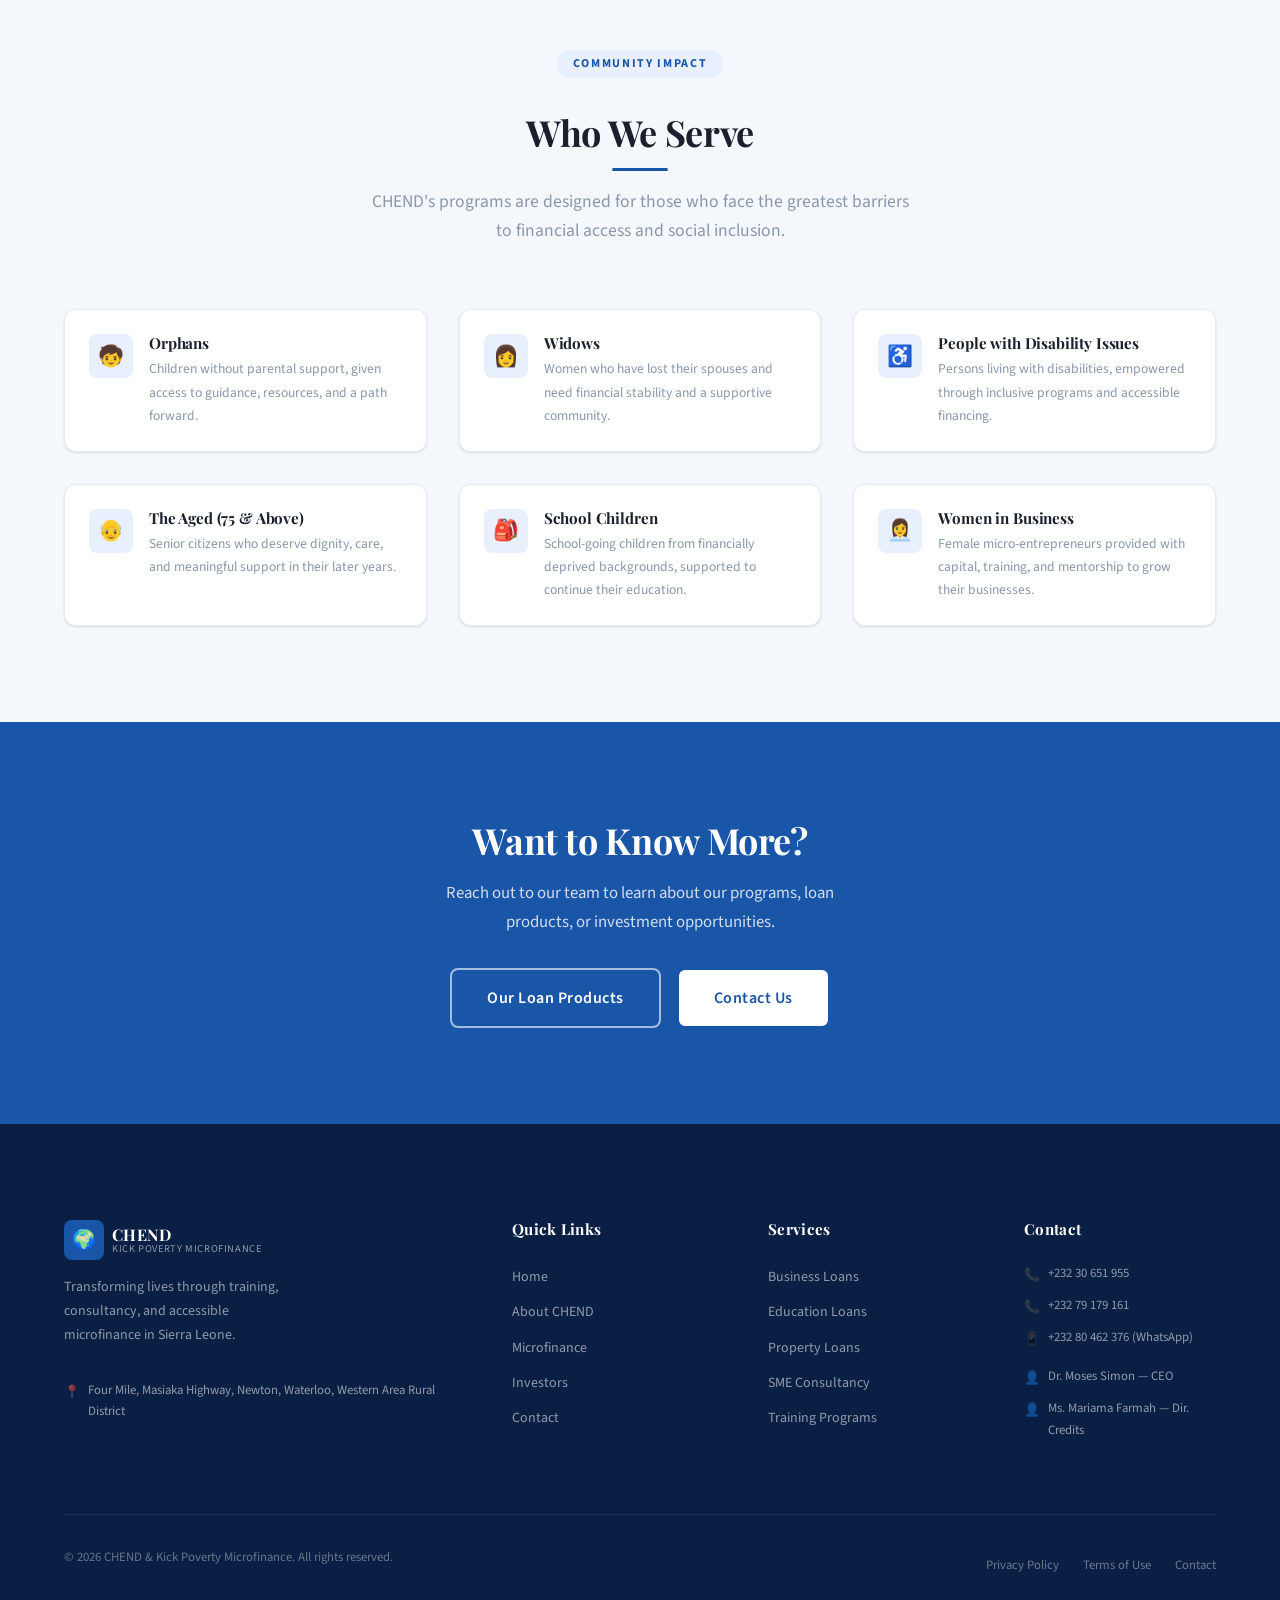
==== commit 7e9f2cbf: "Deleted and added" ====
--- a/pages/about.html
+++ b/pages/about.html
@@ -1,149 +1,452 @@
 <!DOCTYPE html>
-<!--
-  ================================================================
-  KICK POVERTY — ABOUT PAGE
-  ================================================================
-  File:        pages/about.html
-  Description: Company background, registration, address, and
-               ownership details.
-  ================================================================
--->
 <html lang="en">
 <head>
-  <meta charset="UTF-8">
-  <meta name="viewport" content="width=device-width, initial-scale=1.0">
-  <meta name="description" content="About Kick Poverty Microfinance Company — our background, mission, and registration details.">
-  <title>About Us | Kick Poverty Microfinance</title>
-  <link rel="preconnect" href="https://fonts.googleapis.com">
-  <link rel="preconnect" href="https://fonts.gstatic.com" crossorigin>
-  <link href="https://fonts.googleapis.com/css2?family=Playfair+Display:wght@700&family=DM+Sans:wght@400;500;600&display=swap" rel="stylesheet">
-  <link rel="stylesheet" href="../css/style.css">
+  <meta charset="UTF-8" />
+  <meta name="viewport" content="width=device-width, initial-scale=1.0" />
+  <meta name="description" content="About CHEND and Kick Poverty Microfinance — our story, leadership team, mission, and the communities we serve in Sierra Leone." />
+  <title>About Us | CHEND & Kick Poverty Microfinance</title>
+
+  <link rel="preconnect" href="https://fonts.googleapis.com" />
+  <link rel="preconnect" href="https://fonts.gstatic.com" crossorigin />
+  <link href="https://fonts.googleapis.com/css2?family=Playfair+Display:wght@600;700;800&family=Source+Sans+3:wght@400;500;600;700&display=swap" rel="stylesheet" />
+  <link rel="stylesheet" href="../css/styles.css" />
 </head>
-<body id="top">
-
-  <div id="nav-placeholder"></div>
-
-
-  <!-- ===========================================================
+<body>
+
+  <!-- =====================================================
+       NAVIGATION BAR (shared across all pages)
+  ====================================================== -->
+  <nav class="navbar" role="navigation" aria-label="Main navigation">
+    <div class="container container--wide">
+      <div class="navbar__inner">
+        <a href="../index.html" class="navbar__logo" aria-label="CHEND Home">
+          <div class="navbar__logo-icon">🌍</div>
+          <div class="navbar__logo-text">
+            <span class="navbar__logo-main">CHEND</span>
+            <span class="navbar__logo-sub">Kick Poverty Microfinance</span>
+          </div>
+        </a>
+        <ul class="navbar__links" role="list">
+          <li><a href="../index.html"        class="navbar__link">Home</a></li>
+          <li><a href="about.html"        class="navbar__link active">About</a></li>
+          <li><a href="microfinance.html" class="navbar__link">Microfinance</a></li>
+          <li><a href="investors.html"    class="navbar__link">Investors</a></li>
+          <li><a href="contact.html"      class="navbar__link">Contact</a></li>
+        </ul>
+        <div class="flex" style="align-items:center; gap:1rem;">
+          <a href="contact.html" class="btn btn--primary navbar__cta" id="navCTA" style="display:none;">Get in Touch</a>
+          <button class="navbar__hamburger" id="hamburger" aria-label="Toggle navigation" aria-expanded="false" aria-controls="mobileMenu">
+            <span></span><span></span><span></span>
+          </button>
+        </div>
+      </div>
+    </div>
+    <div class="navbar__mobile-menu" id="mobileMenu" aria-hidden="true" role="menu">
+      <a href="../index.html"        class="navbar__mobile-link">Home</a>
+      <a href="about.html"        class="navbar__mobile-link">About Us</a>
+      <a href="microfinance.html" class="navbar__mobile-link">Microfinance</a>
+      <a href="investors.html"    class="navbar__mobile-link">Investors</a>
+      <a href="contact.html"      class="navbar__mobile-link">Contact</a>
+      <a href="contact.html" class="btn btn--primary w-full mt-md" style="justify-content:center;">Get in Touch</a>
+    </div>
+  </nav>
+
+  <!-- =====================================================
        PAGE HERO
-  =========================================================== -->
-  <section class="page-hero" aria-labelledby="page-heading">
-    <div class="container">
-      <span class="eyebrow page-hero__eyebrow">Who We Are</span>
-      <h1 id="page-heading">About Kick Poverty</h1>
-      <p class="page-hero__lead lead">
-        A young, registered microfinance company dedicated to changing
-        lives through accessible, small-scale financial services.
+  ====================================================== -->
+  <section class="page-hero" aria-labelledby="pageTitle">
+    <div class="container">
+      <nav class="breadcrumb" aria-label="Breadcrumb">
+        <a href="../index.html">Home</a>
+        <span class="breadcrumb__sep">›</span>
+        <span>About Us</span>
+      </nav>
+      <p class="page-hero__label">Our Story</p>
+      <h1 class="page-hero__title" id="pageTitle">About CHEND &amp;<br />Kick Poverty Microfinance</h1>
+      <p class="page-hero__subtitle">
+        Learn about the Council for Humanitarian Empowerment &amp; Natural Disasters —
+        who we are, why we exist, and the team leading our mission in Sierra Leone.
       </p>
     </div>
   </section>
 
-
-  <!-- ===========================================================
-       BACKGROUND SECTION
-  =========================================================== -->
-  <section class="section" aria-labelledby="background-heading">
-    <div class="container container--narrow">
-
-      <div class="split reveal">
-        <!-- Text column -->
+  <!-- =====================================================
+       PREAMBLE & BACKGROUND
+  ====================================================== -->
+  <section class="section">
+    <div class="container">
+      <div style="display:grid; grid-template-columns:1fr 1fr; gap:4rem; align-items:center;">
+
+        <div class="reveal">
+          <span class="section-label">Preamble &amp; Background</span>
+          <h2 class="section-title mt-md">The Council for Humanitarian Empowerment</h2>
+          <p>
+            The <strong>Council for Humanitarian Empowerment &amp; Natural Disasters (CHEND)</strong>
+            is an organisation established to address human capital and knowledge economy
+            challenges facing communities across Sierra Leone.
+          </p>
+          <p>
+            The Council provides structured training programs and consultancies for
+            Small &amp; Medium-Sized Enterprises (SMEs), as well as corporate institutions
+            and companies — equipping people with the knowledge and skills to thrive in
+            a changing economy.
+          </p>
+          <p>
+            During the dispensation of its core mandate, CHEND discovered a felt need for
+            financial and knowledge capital in the communities it serves. Following holistic
+            research, the Council established <strong>Kick Poverty Microfinance</strong> as
+            a subsidiary — providing soft loans to those who need it most.
+          </p>
+        </div>
+
+        <!-- About visual panel -->
+        <div class="reveal reveal-delay-2">
+          <div style="background:var(--color-off-white); border-radius:var(--radius-xl); padding:2.5rem; border:1px solid var(--color-light-gray);">
+            <p style="font-size:0.72rem; text-transform:uppercase; letter-spacing:0.12em; color:var(--color-mid-gray); font-weight:700; margin-bottom:1.5rem;">Key Facts</p>
+
+            <div style="display:flex; flex-direction:column; gap:1.25rem;">
+
+              <div style="display:flex; gap:1rem; align-items:flex-start;">
+                <div style="width:36px; height:36px; background:var(--color-blue); border-radius:var(--radius-sm); display:flex; align-items:center; justify-content:center; flex-shrink:0; font-size:1rem;">📅</div>
+                <div>
+                  <p style="font-weight:700; font-size:0.9rem; margin:0 0 0.2rem; color:var(--color-text);">Founded January 2024</p>
+                  <p style="font-size:0.82rem; color:var(--color-mid-gray); margin:0;">Started with a skeletal staff and minimal resources, growing steadily.</p>
+                </div>
+              </div>
+
+              <div style="display:flex; gap:1rem; align-items:flex-start;">
+                <div style="width:36px; height:36px; background:var(--color-blue); border-radius:var(--radius-sm); display:flex; align-items:center; justify-content:center; flex-shrink:0; font-size:1rem;">👤</div>
+                <div>
+                  <p style="font-weight:700; font-size:0.9rem; margin:0 0 0.2rem; color:var(--color-text);">Solely Owned by Dr. Moses Simon</p>
+                  <p style="font-size:0.82rem; color:var(--color-mid-gray); margin:0;">PhD, DBA — Chief Executive Director.</p>
+                </div>
+              </div>
+
+              <div style="display:flex; gap:1rem; align-items:flex-start;">
+                <div style="width:36px; height:36px; background:var(--color-blue); border-radius:var(--radius-sm); display:flex; align-items:center; justify-content:center; flex-shrink:0; font-size:1rem;">💡</div>
+                <div>
+                  <p style="font-weight:700; font-size:0.9rem; margin:0 0 0.2rem; color:var(--color-text);">Concept Initiated by Mariama Farmah</p>
+                  <p style="font-size:0.82rem; color:var(--color-mid-gray); margin:0;">Supported and sponsored by Dr. Moses Simon.</p>
+                </div>
+              </div>
+
+              <div style="display:flex; gap:1rem; align-items:flex-start;">
+                <div style="width:36px; height:36px; background:var(--color-blue); border-radius:var(--radius-sm); display:flex; align-items:center; justify-content:center; flex-shrink:0; font-size:1rem;">📍</div>
+                <div>
+                  <p style="font-weight:700; font-size:0.9rem; margin:0 0 0.2rem; color:var(--color-text);">Newton, Waterloo, Western Area</p>
+                  <p style="font-size:0.82rem; color:var(--color-mid-gray); margin:0;">Four Mile, Masiaka Highway, Western Area Rural District.</p>
+                </div>
+              </div>
+
+              <div style="display:flex; gap:1rem; align-items:flex-start;">
+                <div style="width:36px; height:36px; background:var(--color-blue); border-radius:var(--radius-sm); display:flex; align-items:center; justify-content:center; flex-shrink:0; font-size:1rem;">🏛️</div>
+                <div>
+                  <p style="font-weight:700; font-size:0.9rem; margin:0 0 0.2rem; color:var(--color-text);">Fully Registered</p>
+                  <p style="font-size:0.82rem; color:var(--color-mid-gray); margin:0;">Corporate Affairs Commission &amp; national statutory financial regulators.</p>
+                </div>
+              </div>
+
+            </div>
+          </div>
+        </div>
+
+      </div>
+    </div>
+  </section>
+
+  <!-- =====================================================
+       MISSION SECTION
+  ====================================================== -->
+  <section class="section section--alt">
+    <div class="container">
+      <div class="section-header reveal">
+        <span class="section-label">Our Purpose</span>
+        <h2 class="section-title section-title--underlined mt-md">Mission &amp; Values</h2>
+      </div>
+
+      <div class="grid grid--3">
+
+        <!-- Mission -->
+        <div class="card reveal">
+          <div class="card__icon">🎯</div>
+          <h3 class="card__title">Our Mission</h3>
+          <p class="card__body">
+            To foster financial accessibility to women who are into business but are
+            widowed or orphaned by natural or other circumstances — giving them the
+            capital to stand on their own.
+          </p>
+        </div>
+
+        <!-- Vision -->
+        <div class="card reveal reveal-delay-2">
+          <div class="card__icon">🌟</div>
+          <h3 class="card__title">Our Vision</h3>
+          <p class="card__body">
+            A Sierra Leone where every individual — regardless of background, disability,
+            or circumstance — has access to the financial resources, training, and
+            support needed to build a better life.
+          </p>
+        </div>
+
+        <!-- Approach -->
+        <div class="card reveal reveal-delay-3">
+          <div class="card__icon">🤝</div>
+          <h3 class="card__title">Our Approach</h3>
+          <p class="card__body">
+            Holistic research-driven programs that combine structured training,
+            professional consultancy, and accessible soft loans — screening applicants
+            carefully to ensure sustainable outcomes for all parties.
+          </p>
+        </div>
+
+      </div>
+    </div>
+  </section>
+
+  <!-- =====================================================
+       LEADERSHIP / STAFF SECTION
+       Cards for each staff member with role and emoji avatar
+  ====================================================== -->
+  <section class="section" id="team">
+    <div class="container">
+      <div class="section-header reveal">
+        <span class="section-label">The People Behind the Mission</span>
+        <h2 class="section-title section-title--underlined mt-md">Our Leadership Team</h2>
+        <p class="section-subtitle">
+          Kick Poverty Microfinance is led by an experienced administrative team
+          committed to responsible, impactful financial service.
+        </p>
+      </div>
+
+      <!-- Staff grid — 3 columns on desktop, 2 on tablet, 1 on mobile -->
+      <div class="grid grid--3">
+
+        <!-- CEO -->
+        <div class="person-card reveal">
+          <div class="person-card__avatar" aria-hidden="true">👨‍💼</div>
+          <div class="person-card__body">
+            <h3 class="person-card__name">Dr. Moses Simon</h3>
+            <p class="person-card__role">Chief Executive Director</p>
+            <p style="font-size:0.82rem; color:var(--color-mid-gray); margin-top:0.5rem;">
+              PhD, DBA. Founder, owner, and driving force behind CHEND and
+              Kick Poverty Microfinance.
+            </p>
+          </div>
+        </div>
+
+        <!-- Deputy CEO -->
+        <div class="person-card reveal reveal-delay-1">
+          <div class="person-card__avatar" aria-hidden="true">👨‍💼</div>
+          <div class="person-card__body">
+            <h3 class="person-card__name">Mr. John Ellie Amara</h3>
+            <p class="person-card__role">Deputy Chief Executive Director</p>
+            <p style="font-size:0.82rem; color:var(--color-mid-gray); margin-top:0.5rem;">
+              Supports overall leadership and strategic oversight of organisational
+              operations and growth.
+            </p>
+          </div>
+        </div>
+
+        <!-- Director of Credits -->
+        <div class="person-card reveal reveal-delay-2">
+          <div class="person-card__avatar" aria-hidden="true">👩‍💼</div>
+          <div class="person-card__body">
+            <h3 class="person-card__name">Ms. Mariama Farmah</h3>
+            <p class="person-card__role">Director of Credits &amp; Administration</p>
+            <p style="font-size:0.82rem; color:var(--color-mid-gray); margin-top:0.5rem;">
+              The original concept initiator. Oversees all credit operations,
+              loan disbursements, and administrative functions.
+            </p>
+          </div>
+        </div>
+
+        <!-- Credit Officer 1 -->
+        <div class="person-card reveal">
+          <div class="person-card__avatar" aria-hidden="true">👩‍💼</div>
+          <div class="person-card__body">
+            <h3 class="person-card__name">Salamatu Kalokoh</h3>
+            <p class="person-card__role">Credit Officer</p>
+            <p style="font-size:0.82rem; color:var(--color-mid-gray); margin-top:0.5rem;">
+              Responsible for assessing loan applications and supporting
+              beneficiaries through the credit process.
+            </p>
+          </div>
+        </div>
+
+        <!-- Credit Officer 2 -->
+        <div class="person-card reveal reveal-delay-1">
+          <div class="person-card__avatar" aria-hidden="true">👨‍💼</div>
+          <div class="person-card__body">
+            <h3 class="person-card__name">Mr. Prince E. Bangura</h3>
+            <p class="person-card__role">Credit Officer</p>
+            <p style="font-size:0.82rem; color:var(--color-mid-gray); margin-top:0.5rem;">
+              Handles client screening, guarantor verification, and
+              loan portfolio management.
+            </p>
+          </div>
+        </div>
+
+        <!-- Credit Officer 3 -->
+        <div class="person-card reveal reveal-delay-2">
+          <div class="person-card__avatar" aria-hidden="true">👩‍💼</div>
+          <div class="person-card__body">
+            <h3 class="person-card__name">Ms. Isata Alvina Kamara</h3>
+            <p class="person-card__role">Credit Officer</p>
+            <p style="font-size:0.82rem; color:var(--color-mid-gray); margin-top:0.5rem;">
+              Supports applicant assessment and ensures responsible
+              disbursement of all loan products.
+            </p>
+          </div>
+        </div>
+
+      </div>
+    </div>
+  </section>
+
+  <!-- =====================================================
+       TARGET BENEFICIARIES
+  ====================================================== -->
+  <section class="section section--alt" id="beneficiaries">
+    <div class="container">
+      <div class="section-header reveal">
+        <span class="section-label">Community Impact</span>
+        <h2 class="section-title section-title--underlined mt-md">Who We Serve</h2>
+        <p class="section-subtitle">
+          CHEND's programs are designed for those who face the greatest barriers to
+          financial access and social inclusion.
+        </p>
+      </div>
+
+      <div class="grid grid--3">
+
+        <div class="target-card reveal">
+          <div class="target-card__icon">🧒</div>
+          <div>
+            <h4 class="target-card__title">Orphans</h4>
+            <p class="target-card__desc">Children without parental support, given access to guidance, resources, and a path forward.</p>
+          </div>
+        </div>
+
+        <div class="target-card reveal reveal-delay-1">
+          <div class="target-card__icon">👩</div>
+          <div>
+            <h4 class="target-card__title">Widows</h4>
+            <p class="target-card__desc">Women who have lost their spouses and need financial stability and a supportive community.</p>
+          </div>
+        </div>
+
+        <div class="target-card reveal reveal-delay-2">
+          <div class="target-card__icon">♿</div>
+          <div>
+            <h4 class="target-card__title">People with Disability Issues</h4>
+            <p class="target-card__desc">Persons living with disabilities, empowered through inclusive programs and accessible financing.</p>
+          </div>
+        </div>
+
+        <div class="target-card reveal reveal-delay-1">
+          <div class="target-card__icon">👴</div>
+          <div>
+            <h4 class="target-card__title">The Aged (75 &amp; Above)</h4>
+            <p class="target-card__desc">Senior citizens who deserve dignity, care, and meaningful support in their later years.</p>
+          </div>
+        </div>
+
+        <div class="target-card reveal reveal-delay-2">
+          <div class="target-card__icon">🎒</div>
+          <div>
+            <h4 class="target-card__title">School Children</h4>
+            <p class="target-card__desc">School-going children from financially deprived backgrounds, supported to continue their education.</p>
+          </div>
+        </div>
+
+        <div class="target-card reveal reveal-delay-3">
+          <div class="target-card__icon">👩‍💼</div>
+          <div>
+            <h4 class="target-card__title">Women in Business</h4>
+            <p class="target-card__desc">Female micro-entrepreneurs provided with capital, training, and mentorship to grow their businesses.</p>
+          </div>
+        </div>
+
+      </div>
+    </div>
+  </section>
+
+  <!-- =====================================================
+       CTA BAND
+  ====================================================== -->
+  <section class="cta-band">
+    <div class="container">
+      <h2>Want to Know More?</h2>
+      <p>Reach out to our team to learn about our programs, loan products, or investment opportunities.</p>
+      <div class="cta-band__actions">
+        <a href="microfinance.html" class="btn btn--outline btn--lg">Our Loan Products</a>
+        <a href="contact.html" class="btn btn--primary btn--lg" style="background:white; color:var(--color-blue);">Contact Us</a>
+      </div>
+    </div>
+  </section>
+
+  <!-- =====================================================
+       FOOTER (shared)
+  ====================================================== -->
+  <footer class="footer" role="contentinfo">
+    <div class="container">
+      <div class="footer__grid">
         <div>
-          <span class="eyebrow">Our Story</span>
-          <h2 id="background-heading" style="margin-top: var(--space-2); margin-bottom: var(--space-5);">How Kick Po Began</h2>
-          <p>
-            Kick Poverty Microfinance Company started in <strong>January 2024</strong>
-            with a skeletal staff and minimal resources. The idea was simple yet
-            powerful: facilitate quicker access to small loans for clients in
-            businesses and service-oriented workplaces — especially in emergency
-            situations where time is critical.
-          </p>
-          <p>
-            The concept was initiated by <strong>Mariama Farmah</strong> and
-            supported and sponsored by <strong>Dr. Moses Simon</strong>, who
-            remains the sole owner of the company.
-          </p>
-          <p>
-            From day one, the company has been growing steadily — building trust,
-            improving processes, and expanding its reach across the Western Area
-            Rural District of Sierra Leone.
-          </p>
-        </div>
-
-        <!-- Info cards column -->
-        <div style="display:flex; flex-direction:column; gap: var(--space-4);">
-          <div class="info-box">
-            <div class="info-box__label">Founded</div>
-            <div class="info-box__value">January 2024</div>
-          </div>
-          <div class="info-box">
-            <div class="info-box__label">Ownership</div>
-            <div class="info-box__value">Moses Simon (PhD, DBA)</div>
-          </div>
-          <div class="info-box">
-            <div class="info-box__label">Official Address</div>
-            <div class="info-box__value">Four Mile, Masiaka Highway<br>Newton, Waterloo, Western Area Rural</div>
-          </div>
-          <div class="info-box">
-            <div class="info-box__label">Registration</div>
-            <div class="info-box__value">Corporate Affairs Commission &amp; National Financial Regulatory Authorities</div>
-          </div>
-        </div>
-      </div>
-
-    </div>
-  </section>
-
-
-  <!-- ===========================================================
-       MISSION & VALUES SECTION — alt background
-  =========================================================== -->
-  <section class="section section--alt" aria-labelledby="mission-heading">
-    <div class="container container--narrow">
-
-      <div class="section-header reveal">
-        <span class="eyebrow">Mission</span>
-        <h2 id="mission-heading">Our Mission Statement</h2>
-      </div>
-
-      <!-- Large quote-style mission statement -->
-      <blockquote class="callout reveal" style="quotes: none;">
-        <p class="callout__text">
-          "To foster financial accessibility to women who are into
-          business but are widowed or orphaned by natural or other
-          circumstances."
-        </p>
-        <p class="callout__sub">— Kick Poverty Microfinance Company</p>
-      </blockquote>
-
-      <div class="cards-grid reveal-stagger" style="margin-top: var(--space-10);">
-        <div class="card">
-          <div class="card__icon" aria-hidden="true">🎯</div>
-          <h3 class="card__title">Targeted Impact</h3>
-          <p>Focusing specifically on women-led businesses that face barriers to conventional financial systems.</p>
-        </div>
-        <div class="card">
-          <div class="card__icon" aria-hidden="true">🔒</div>
-          <h3 class="card__title">Secure &amp; Regulated</h3>
-          <p>Fully registered with the Corporate Affairs Commission and national statutory financial regulators.</p>
-        </div>
-        <div class="card">
-          <div class="card__icon" aria-hidden="true">📈</div>
-          <h3 class="card__title">Growing Since Day One</h3>
-          <p>Starting with USD 1,000 in capital, the company has made tremendous progress in establishment and expansion.</p>
-        </div>
-      </div>
-
-    </div>
-  </section>
-
-
-  <div id="footer-placeholder"></div>
-
-  <script src="../js/components.js"></script>
-  <script>
-    injectNav('../');
-    injectFooter('../');
-  </script>
+          <a href="../index.html" class="navbar__logo" style="margin-bottom:1rem;">
+            <div class="navbar__logo-icon">🌍</div>
+            <div class="navbar__logo-text">
+              <span class="navbar__logo-main">CHEND</span>
+              <span class="navbar__logo-sub">Kick Poverty Microfinance</span>
+            </div>
+          </a>
+          <p class="footer__brand-desc">Transforming lives through training, consultancy, and accessible microfinance in Sierra Leone.</p>
+          <div class="footer__contact-item">
+            <span>📍</span><span>Four Mile, Masiaka Highway, Newton, Waterloo, Western Area Rural District</span>
+          </div>
+        </div>
+        <div>
+          <h4 class="footer__col-title">Quick Links</h4>
+          <ul class="footer__links">
+            <li><a href="../index.html"        class="footer__link">Home</a></li>
+            <li><a href="about.html"        class="footer__link">About CHEND</a></li>
+            <li><a href="microfinance.html" class="footer__link">Microfinance</a></li>
+            <li><a href="investors.html"    class="footer__link">Investors</a></li>
+            <li><a href="contact.html"      class="footer__link">Contact</a></li>
+          </ul>
+        </div>
+        <div>
+          <h4 class="footer__col-title">Services</h4>
+          <ul class="footer__links">
+            <li><a href="microfinance.html" class="footer__link">Business Loans</a></li>
+            <li><a href="microfinance.html" class="footer__link">Education Loans</a></li>
+            <li><a href="microfinance.html" class="footer__link">Property Loans</a></li>
+            <li><a href="about.html"        class="footer__link">SME Consultancy</a></li>
+            <li><a href="about.html"        class="footer__link">Training Programs</a></li>
+          </ul>
+        </div>
+        <div>
+          <h4 class="footer__col-title">Contact</h4>
+          <div class="footer__contact-item"><span>📞</span><span>+232 30 651 955</span></div>
+          <div class="footer__contact-item"><span>📞</span><span>+232 79 179 161</span></div>
+          <div class="footer__contact-item"><span>📱</span><span>+232 80 462 376 (WhatsApp)</span></div>
+          <div class="footer__contact-item" style="margin-top:1rem;"><span>👤</span><span>Dr. Moses Simon — CEO</span></div>
+          <div class="footer__contact-item"><span>👤</span><span>Ms. Mariama Farmah — Dir. Credits</span></div>
+        </div>
+      </div>
+      <div class="footer__bottom">
+        <p class="footer__copyright">&copy; <span id="currentYear"></span> CHEND &amp; Kick Poverty Microfinance. All rights reserved.</p>
+        <div class="footer__bottom-links">
+          <a href="#" class="footer__bottom-link">Privacy Policy</a>
+          <a href="#" class="footer__bottom-link">Terms of Use</a>
+          <a href="contact.html" class="footer__bottom-link">Contact</a>
+        </div>
+      </div>
+    </div>
+  </footer>
+
+  <a href="https://wa.me/23279179161" class="whatsapp-float" target="_blank" rel="noopener noreferrer" aria-label="Chat on WhatsApp" title="Chat with us on WhatsApp">💬</a>
+
   <script src="../js/main.js"></script>
+  <script>if (window.innerWidth >= 768) document.getElementById('navCTA').style.display = 'inline-flex';</script>
 </body>
 </html>
--- a/css/styles.css
+++ b/css/styles.css
@@ -0,0 +1,1410 @@
+/* ============================================================
+   CHEND & KICK POVERTY MICROFINANCE — MASTER STYLESHEET
+   Corporate · Professional · Responsive
+   Color Palette: Navy Blue, Steel Blue, White, Light Gray
+   ============================================================ */
+
+/* ─── CSS CUSTOM PROPERTIES (Design Tokens) ─── */
+:root {
+  /* Primary Brand Colors */
+  --color-navy:       #0a1f44;   /* Deep navy — headers, hero backgrounds */
+  --color-blue:       #1a56a8;   /* Corporate blue — buttons, accents */
+  --color-blue-light: #2d7dd2;   /* Lighter blue — hover states, highlights */
+  --color-steel:      #4a7fb5;   /* Steel blue — secondary elements */
+
+  /* Neutral Colors */
+  --color-white:      #ffffff;
+  --color-off-white:  #f4f7fb;   /* Section backgrounds */
+  --color-light-gray: #e8edf5;   /* Borders, dividers */
+  --color-mid-gray:   #8898aa;   /* Subtext, captions */
+  --color-dark-gray:  #2d3748;   /* Body text */
+  --color-text:       #1a202c;   /* Headings */
+
+  /* Accent */
+  --color-accent:     #1a56a8;
+  --color-accent-alt: #e8f0fe;   /* Light blue tint — card backgrounds */
+
+  /* Typography */
+  --font-heading: 'Playfair Display', Georgia, serif;
+  --font-body:    'Source Sans 3', 'Segoe UI', sans-serif;
+  --font-mono:    'Courier New', monospace;
+
+  /* Spacing Scale */
+  --space-xs:  0.25rem;
+  --space-sm:  0.5rem;
+  --space-md:  1rem;
+  --space-lg:  1.5rem;
+  --space-xl:  2rem;
+  --space-2xl: 3rem;
+  --space-3xl: 4rem;
+  --space-4xl: 6rem;
+
+  /* Border Radius */
+  --radius-sm:  4px;
+  --radius-md:  8px;
+  --radius-lg:  12px;
+  --radius-xl:  20px;
+  --radius-full: 9999px;
+
+  /* Shadows */
+  --shadow-sm:  0 1px 3px rgba(10,31,68,0.08), 0 1px 2px rgba(10,31,68,0.05);
+  --shadow-md:  0 4px 16px rgba(10,31,68,0.10), 0 2px 6px rgba(10,31,68,0.06);
+  --shadow-lg:  0 10px 40px rgba(10,31,68,0.14), 0 4px 12px rgba(10,31,68,0.08);
+  --shadow-xl:  0 20px 60px rgba(10,31,68,0.18);
+
+  /* Transitions */
+  --transition-fast:   150ms ease;
+  --transition-normal: 300ms ease;
+  --transition-slow:   500ms ease;
+
+  /* Layout */
+  --max-width:  1200px;
+  --nav-height: 72px;
+}
+
+/* ─── RESET & BASE ─── */
+*,
+*::before,
+*::after {
+  box-sizing: border-box;
+  margin: 0;
+  padding: 0;
+}
+
+html {
+  font-size: 16px;
+  scroll-behavior: smooth;
+  -webkit-text-size-adjust: 100%;
+}
+
+body {
+  font-family: var(--font-body);
+  font-size: 1rem;
+  line-height: 1.7;
+  color: var(--color-dark-gray);
+  background-color: var(--color-white);
+  overflow-x: hidden;
+}
+
+img {
+  max-width: 100%;
+  height: auto;
+  display: block;
+}
+
+a {
+  color: var(--color-blue);
+  text-decoration: none;
+  transition: color var(--transition-fast);
+}
+
+a:hover {
+  color: var(--color-blue-light);
+}
+
+ul, ol {
+  list-style: none;
+}
+
+/* ─── TYPOGRAPHY ─── */
+h1, h2, h3, h4, h5, h6 {
+  font-family: var(--font-heading);
+  font-weight: 700;
+  color: var(--color-text);
+  line-height: 1.25;
+  letter-spacing: -0.01em;
+}
+
+h1 { font-size: clamp(2rem, 5vw, 3.25rem); }
+h2 { font-size: clamp(1.5rem, 3.5vw, 2.25rem); }
+h3 { font-size: clamp(1.2rem, 2.5vw, 1.5rem); }
+h4 { font-size: 1.125rem; }
+
+p {
+  margin-bottom: var(--space-md);
+  max-width: 70ch;
+}
+
+p:last-child { margin-bottom: 0; }
+
+/* ─── LAYOUT UTILITIES ─── */
+.container {
+  width: 100%;
+  max-width: var(--max-width);
+  margin: 0 auto;
+  padding: 0 var(--space-lg);
+}
+
+/* Wider container for nav */
+.container--wide {
+  max-width: 1400px;
+}
+
+.section {
+  padding: var(--space-4xl) 0;
+}
+
+.section--alt {
+  background-color: var(--color-off-white);
+}
+
+.section--dark {
+  background-color: var(--color-navy);
+  color: var(--color-white);
+}
+
+.section--dark h1,
+.section--dark h2,
+.section--dark h3,
+.section--dark h4 {
+  color: var(--color-white);
+}
+
+.section--dark p {
+  color: rgba(255,255,255,0.82);
+}
+
+/* Grid helpers */
+.grid {
+  display: grid;
+  gap: var(--space-xl);
+}
+
+.grid--2 { grid-template-columns: repeat(2, 1fr); }
+.grid--3 { grid-template-columns: repeat(3, 1fr); }
+.grid--4 { grid-template-columns: repeat(4, 1fr); }
+
+/* Flex helpers */
+.flex        { display: flex; }
+.flex-center { display: flex; align-items: center; justify-content: center; }
+.flex-between{ display: flex; align-items: center; justify-content: space-between; }
+
+/* ─── SECTION HEADER (reusable label + title + subtitle) ─── */
+.section-header {
+  text-align: center;
+  margin-bottom: var(--space-3xl);
+}
+
+.section-label {
+  display: inline-block;
+  font-family: var(--font-body);
+  font-size: 0.75rem;
+  font-weight: 700;
+  letter-spacing: 0.14em;
+  text-transform: uppercase;
+  color: var(--color-blue);
+  background: var(--color-accent-alt);
+  padding: var(--space-xs) var(--space-md);
+  border-radius: var(--radius-full);
+  margin-bottom: var(--space-md);
+}
+
+.section--dark .section-label {
+  background: rgba(255,255,255,0.12);
+  color: #a8c8f0;
+}
+
+.section-title {
+  margin-bottom: var(--space-md);
+}
+
+.section-subtitle {
+  font-size: 1.1rem;
+  color: var(--color-mid-gray);
+  max-width: 60ch;
+  margin: 0 auto;
+  line-height: 1.65;
+}
+
+.section--dark .section-subtitle {
+  color: rgba(255,255,255,0.65);
+}
+
+/* Decorative underline on section titles */
+.section-title--underlined {
+  position: relative;
+  padding-bottom: var(--space-md);
+}
+
+.section-title--underlined::after {
+  content: '';
+  position: absolute;
+  bottom: 0;
+  left: 50%;
+  transform: translateX(-50%);
+  width: 56px;
+  height: 3px;
+  background: var(--color-blue);
+  border-radius: var(--radius-full);
+}
+
+/* ─── BUTTONS ─── */
+.btn {
+  display: inline-flex;
+  align-items: center;
+  gap: var(--space-sm);
+  font-family: var(--font-body);
+  font-size: 0.9rem;
+  font-weight: 600;
+  letter-spacing: 0.03em;
+  padding: 0.7rem 1.6rem;
+  border-radius: var(--radius-md);
+  border: 2px solid transparent;
+  cursor: pointer;
+  transition: all var(--transition-normal);
+  text-decoration: none;
+  white-space: nowrap;
+}
+
+/* Primary button */
+.btn--primary {
+  background: var(--color-blue);
+  color: var(--color-white);
+  border-color: var(--color-blue);
+}
+
+.btn--primary:hover {
+  background: var(--color-blue-light);
+  border-color: var(--color-blue-light);
+  color: var(--color-white);
+  transform: translateY(-1px);
+  box-shadow: var(--shadow-md);
+}
+
+/* Outline button */
+.btn--outline {
+  background: transparent;
+  color: var(--color-white);
+  border-color: rgba(255,255,255,0.6);
+}
+
+.btn--outline:hover {
+  background: var(--color-white);
+  color: var(--color-navy);
+  border-color: var(--color-white);
+}
+
+/* Outline dark (for light backgrounds) */
+.btn--outline-dark {
+  background: transparent;
+  color: var(--color-blue);
+  border-color: var(--color-blue);
+}
+
+.btn--outline-dark:hover {
+  background: var(--color-blue);
+  color: var(--color-white);
+}
+
+/* Large button modifier */
+.btn--lg {
+  font-size: 1rem;
+  padding: 0.9rem 2.2rem;
+}
+
+/* ─── NAVIGATION ─── */
+.navbar {
+  position: fixed;
+  top: 0;
+  left: 0;
+  right: 0;
+  z-index: 1000;
+  height: var(--nav-height);
+  background: rgba(10, 31, 68, 0.97);
+  backdrop-filter: blur(12px);
+  -webkit-backdrop-filter: blur(12px);
+  border-bottom: 1px solid rgba(255,255,255,0.08);
+  transition: box-shadow var(--transition-normal);
+}
+
+.navbar.scrolled {
+  box-shadow: var(--shadow-lg);
+}
+
+.navbar__inner {
+  display: flex;
+  align-items: center;
+  justify-content: space-between;
+  height: 100%;
+}
+
+/* Logo area */
+.navbar__logo {
+  display: flex;
+  align-items: center;
+  gap: var(--space-sm);
+  text-decoration: none;
+}
+
+.navbar__logo-icon {
+  width: 40px;
+  height: 40px;
+  background: var(--color-blue);
+  border-radius: var(--radius-md);
+  display: flex;
+  align-items: center;
+  justify-content: center;
+  font-size: 1.2rem;
+  flex-shrink: 0;
+}
+
+.navbar__logo-text {
+  display: flex;
+  flex-direction: column;
+  line-height: 1.1;
+}
+
+.navbar__logo-main {
+  font-family: var(--font-heading);
+  font-size: 1rem;
+  font-weight: 700;
+  color: var(--color-white);
+  letter-spacing: 0.02em;
+}
+
+.navbar__logo-sub {
+  font-size: 0.65rem;
+  color: rgba(255,255,255,0.55);
+  letter-spacing: 0.06em;
+  text-transform: uppercase;
+}
+
+/* Navigation links */
+.navbar__links {
+  display: flex;
+  align-items: center;
+  gap: var(--space-xl);
+}
+
+.navbar__link {
+  font-size: 0.875rem;
+  font-weight: 500;
+  color: rgba(255,255,255,0.78);
+  text-decoration: none;
+  letter-spacing: 0.02em;
+  transition: color var(--transition-fast);
+  position: relative;
+}
+
+.navbar__link::after {
+  content: '';
+  position: absolute;
+  bottom: -4px;
+  left: 0;
+  width: 0;
+  height: 2px;
+  background: var(--color-blue-light);
+  border-radius: 2px;
+  transition: width var(--transition-normal);
+}
+
+.navbar__link:hover {
+  color: var(--color-white);
+}
+
+.navbar__link:hover::after,
+.navbar__link.active::after {
+  width: 100%;
+}
+
+.navbar__link.active {
+  color: var(--color-white);
+}
+
+.navbar__cta {
+  margin-left: var(--space-md);
+}
+
+/* Hamburger (mobile) */
+.navbar__hamburger {
+  display: none;
+  flex-direction: column;
+  gap: 5px;
+  cursor: pointer;
+  padding: var(--space-sm);
+  background: none;
+  border: none;
+}
+
+.navbar__hamburger span {
+  display: block;
+  width: 24px;
+  height: 2px;
+  background: var(--color-white);
+  border-radius: 2px;
+  transition: all var(--transition-normal);
+}
+
+/* Hamburger open state */
+.navbar__hamburger.open span:nth-child(1) {
+  transform: translateY(7px) rotate(45deg);
+}
+.navbar__hamburger.open span:nth-child(2) {
+  opacity: 0;
+}
+.navbar__hamburger.open span:nth-child(3) {
+  transform: translateY(-7px) rotate(-45deg);
+}
+
+/* Mobile menu */
+.navbar__mobile-menu {
+  display: none;
+  position: fixed;
+  top: var(--nav-height);
+  left: 0;
+  right: 0;
+  background: var(--color-navy);
+  padding: var(--space-xl);
+  border-top: 1px solid rgba(255,255,255,0.1);
+  flex-direction: column;
+  gap: var(--space-lg);
+  z-index: 999;
+  transform: translateY(-10px);
+  opacity: 0;
+  transition: all var(--transition-normal);
+}
+
+.navbar__mobile-menu.open {
+  display: flex;
+  transform: translateY(0);
+  opacity: 1;
+}
+
+.navbar__mobile-link {
+  font-size: 1.1rem;
+  font-weight: 500;
+  color: rgba(255,255,255,0.85);
+  text-decoration: none;
+  padding: var(--space-sm) 0;
+  border-bottom: 1px solid rgba(255,255,255,0.08);
+  transition: color var(--transition-fast);
+}
+
+.navbar__mobile-link:hover {
+  color: var(--color-white);
+}
+
+/* ─── HERO SECTION ─── */
+.hero {
+  position: relative;
+  min-height: 100vh;
+  background: var(--color-navy);
+  display: flex;
+  align-items: center;
+  overflow: hidden;
+  padding-top: var(--nav-height);
+}
+
+/* Geometric background pattern */
+.hero::before {
+  content: '';
+  position: absolute;
+  top: -20%;
+  right: -10%;
+  width: 600px;
+  height: 600px;
+  background: radial-gradient(circle, rgba(26,86,168,0.25) 0%, transparent 70%);
+  pointer-events: none;
+}
+
+.hero::after {
+  content: '';
+  position: absolute;
+  bottom: -10%;
+  left: -5%;
+  width: 400px;
+  height: 400px;
+  background: radial-gradient(circle, rgba(45,125,210,0.15) 0%, transparent 70%);
+  pointer-events: none;
+}
+
+.hero__grid {
+  display: grid;
+  grid-template-columns: 1fr 1fr;
+  gap: var(--space-4xl);
+  align-items: center;
+  position: relative;
+  z-index: 1;
+}
+
+.hero__badge {
+  display: inline-flex;
+  align-items: center;
+  gap: var(--space-sm);
+  background: rgba(255,255,255,0.08);
+  border: 1px solid rgba(255,255,255,0.15);
+  border-radius: var(--radius-full);
+  padding: var(--space-xs) var(--space-md);
+  font-size: 0.8rem;
+  font-weight: 600;
+  letter-spacing: 0.08em;
+  text-transform: uppercase;
+  color: #a8c8f0;
+  margin-bottom: var(--space-lg);
+}
+
+.hero__badge-dot {
+  width: 6px;
+  height: 6px;
+  background: #4ade80;
+  border-radius: 50%;
+  animation: pulse-dot 2s infinite;
+}
+
+@keyframes pulse-dot {
+  0%, 100% { opacity: 1; transform: scale(1); }
+  50%       { opacity: 0.5; transform: scale(0.8); }
+}
+
+.hero__title {
+  font-size: clamp(2.2rem, 5vw, 3.5rem);
+  color: var(--color-white);
+  line-height: 1.15;
+  margin-bottom: var(--space-lg);
+}
+
+.hero__title em {
+  font-style: normal;
+  color: #6cb0f5;
+}
+
+.hero__subtitle {
+  font-size: 1.1rem;
+  color: rgba(255,255,255,0.72);
+  line-height: 1.7;
+  margin-bottom: var(--space-2xl);
+  max-width: 52ch;
+}
+
+.hero__actions {
+  display: flex;
+  gap: var(--space-md);
+  flex-wrap: wrap;
+}
+
+/* Hero visual card */
+.hero__visual {
+  position: relative;
+}
+
+.hero__card {
+  background: rgba(255,255,255,0.05);
+  border: 1px solid rgba(255,255,255,0.1);
+  border-radius: var(--radius-xl);
+  padding: var(--space-xl);
+  backdrop-filter: blur(8px);
+}
+
+.hero__stat-grid {
+  display: grid;
+  grid-template-columns: 1fr 1fr;
+  gap: var(--space-md);
+  margin-bottom: var(--space-xl);
+}
+
+.hero__stat {
+  background: rgba(255,255,255,0.06);
+  border-radius: var(--radius-lg);
+  padding: var(--space-lg);
+  text-align: center;
+}
+
+.hero__stat-value {
+  font-family: var(--font-heading);
+  font-size: 1.8rem;
+  font-weight: 700;
+  color: var(--color-white);
+  line-height: 1;
+  margin-bottom: var(--space-xs);
+}
+
+.hero__stat-label {
+  font-size: 0.75rem;
+  color: rgba(255,255,255,0.55);
+  text-transform: uppercase;
+  letter-spacing: 0.06em;
+}
+
+.hero__card-divider {
+  height: 1px;
+  background: rgba(255,255,255,0.1);
+  margin-bottom: var(--space-xl);
+}
+
+.hero__loan-item {
+  display: flex;
+  align-items: center;
+  gap: var(--space-md);
+  padding: var(--space-sm) 0;
+  border-bottom: 1px solid rgba(255,255,255,0.06);
+}
+
+.hero__loan-item:last-child {
+  border-bottom: none;
+}
+
+.hero__loan-icon {
+  width: 36px;
+  height: 36px;
+  background: rgba(26,86,168,0.4);
+  border-radius: var(--radius-sm);
+  display: flex;
+  align-items: center;
+  justify-content: center;
+  font-size: 1rem;
+  flex-shrink: 0;
+}
+
+.hero__loan-text {
+  font-size: 0.875rem;
+  color: rgba(255,255,255,0.8);
+}
+
+/* ─── ABOUT / INTRO STRIP ─── */
+.intro-strip {
+  background: var(--color-blue);
+  padding: var(--space-2xl) 0;
+}
+
+.intro-strip__inner {
+  display: grid;
+  grid-template-columns: repeat(3, 1fr);
+  gap: var(--space-xl);
+  text-align: center;
+}
+
+.intro-strip__item {
+  display: flex;
+  flex-direction: column;
+  align-items: center;
+  gap: var(--space-sm);
+  color: var(--color-white);
+}
+
+.intro-strip__icon {
+  font-size: 2rem;
+  line-height: 1;
+}
+
+.intro-strip__title {
+  font-family: var(--font-heading);
+  font-size: 1rem;
+  font-weight: 700;
+  color: var(--color-white);
+}
+
+.intro-strip__desc {
+  font-size: 0.85rem;
+  color: rgba(255,255,255,0.72);
+  margin: 0;
+  max-width: 24ch;
+}
+
+/* ─── CARDS ─── */
+
+/* Feature / Info Card */
+.card {
+  background: var(--color-white);
+  border-radius: var(--radius-lg);
+  padding: var(--space-xl);
+  box-shadow: var(--shadow-sm);
+  border: 1px solid var(--color-light-gray);
+  transition: box-shadow var(--transition-normal), transform var(--transition-normal);
+}
+
+.card:hover {
+  box-shadow: var(--shadow-lg);
+  transform: translateY(-4px);
+}
+
+.card__icon {
+  width: 52px;
+  height: 52px;
+  background: var(--color-accent-alt);
+  border-radius: var(--radius-md);
+  display: flex;
+  align-items: center;
+  justify-content: center;
+  font-size: 1.5rem;
+  margin-bottom: var(--space-lg);
+  flex-shrink: 0;
+}
+
+.card__title {
+  font-size: 1.1rem;
+  margin-bottom: var(--space-sm);
+}
+
+.card__body {
+  font-size: 0.9rem;
+  color: var(--color-mid-gray);
+  line-height: 1.65;
+  margin: 0;
+}
+
+/* Team / Person Card */
+.person-card {
+  background: var(--color-white);
+  border-radius: var(--radius-lg);
+  overflow: hidden;
+  box-shadow: var(--shadow-sm);
+  border: 1px solid var(--color-light-gray);
+  transition: box-shadow var(--transition-normal), transform var(--transition-normal);
+  text-align: center;
+}
+
+.person-card:hover {
+  box-shadow: var(--shadow-lg);
+  transform: translateY(-4px);
+}
+
+.person-card__avatar {
+  width: 100%;
+  height: 200px;
+  background: linear-gradient(135deg, var(--color-accent-alt), var(--color-light-gray));
+  display: flex;
+  align-items: center;
+  justify-content: center;
+  font-size: 3.5rem;
+  color: var(--color-blue);
+}
+
+.person-card__body {
+  padding: var(--space-lg);
+}
+
+.person-card__name {
+  font-size: 1rem;
+  margin-bottom: var(--space-xs);
+}
+
+.person-card__role {
+  font-size: 0.8rem;
+  color: var(--color-blue);
+  text-transform: uppercase;
+  letter-spacing: 0.06em;
+  font-weight: 600;
+}
+
+/* Beneficiary / Target Card */
+.target-card {
+  background: var(--color-white);
+  border-radius: var(--radius-lg);
+  padding: var(--space-lg);
+  border: 1px solid var(--color-light-gray);
+  display: flex;
+  align-items: flex-start;
+  gap: var(--space-md);
+  box-shadow: var(--shadow-sm);
+  transition: box-shadow var(--transition-normal), transform var(--transition-normal);
+}
+
+.target-card:hover {
+  box-shadow: var(--shadow-md);
+  transform: translateY(-2px);
+}
+
+.target-card__icon {
+  width: 44px;
+  height: 44px;
+  background: var(--color-accent-alt);
+  border-radius: var(--radius-md);
+  display: flex;
+  align-items: center;
+  justify-content: center;
+  font-size: 1.3rem;
+  flex-shrink: 0;
+}
+
+.target-card__title {
+  font-size: 0.95rem;
+  margin-bottom: var(--space-xs);
+}
+
+.target-card__desc {
+  font-size: 0.85rem;
+  color: var(--color-mid-gray);
+  margin: 0;
+}
+
+/* Loan Type Card */
+.loan-card {
+  background: var(--color-white);
+  border-radius: var(--radius-lg);
+  padding: var(--space-xl);
+  border-top: 4px solid var(--color-blue);
+  box-shadow: var(--shadow-sm);
+  transition: box-shadow var(--transition-normal), transform var(--transition-normal);
+}
+
+.loan-card:hover {
+  box-shadow: var(--shadow-lg);
+  transform: translateY(-4px);
+}
+
+.loan-card__icon {
+  font-size: 2.5rem;
+  margin-bottom: var(--space-md);
+}
+
+.loan-card__title {
+  font-size: 1.15rem;
+  margin-bottom: var(--space-sm);
+}
+
+.loan-card__desc {
+  font-size: 0.9rem;
+  color: var(--color-mid-gray);
+  margin-bottom: var(--space-lg);
+}
+
+.loan-card__badge {
+  display: inline-block;
+  background: var(--color-accent-alt);
+  color: var(--color-blue);
+  font-size: 0.75rem;
+  font-weight: 700;
+  padding: var(--space-xs) var(--space-md);
+  border-radius: var(--radius-full);
+  letter-spacing: 0.04em;
+}
+
+/* Stats / Number Card */
+.stat-card {
+  background: var(--color-navy);
+  border-radius: var(--radius-lg);
+  padding: var(--space-xl);
+  text-align: center;
+  color: var(--color-white);
+}
+
+.stat-card__number {
+  font-family: var(--font-heading);
+  font-size: 2.5rem;
+  font-weight: 700;
+  color: var(--color-white);
+  line-height: 1;
+  margin-bottom: var(--space-sm);
+}
+
+.stat-card__label {
+  font-size: 0.85rem;
+  color: rgba(255,255,255,0.6);
+  text-transform: uppercase;
+  letter-spacing: 0.08em;
+}
+
+/* ─── INVESTOR SECTION ─── */
+.investor-box {
+  background: var(--color-white);
+  border-radius: var(--radius-xl);
+  padding: var(--space-3xl);
+  box-shadow: var(--shadow-xl);
+  border: 1px solid var(--color-light-gray);
+  max-width: 860px;
+  margin: 0 auto;
+}
+
+.investor-box__title {
+  text-align: center;
+  margin-bottom: var(--space-2xl);
+}
+
+.investor-table {
+  width: 100%;
+  border-collapse: collapse;
+  margin-bottom: var(--space-2xl);
+  font-size: 0.9rem;
+}
+
+.investor-table th,
+.investor-table td {
+  padding: var(--space-md) var(--space-lg);
+  text-align: left;
+  border-bottom: 1px solid var(--color-light-gray);
+}
+
+.investor-table th {
+  background: var(--color-off-white);
+  font-weight: 700;
+  font-size: 0.8rem;
+  text-transform: uppercase;
+  letter-spacing: 0.06em;
+  color: var(--color-navy);
+}
+
+.investor-table td:last-child,
+.investor-table th:last-child {
+  text-align: right;
+}
+
+.investor-note {
+  background: var(--color-accent-alt);
+  border-left: 4px solid var(--color-blue);
+  border-radius: 0 var(--radius-md) var(--radius-md) 0;
+  padding: var(--space-lg);
+  font-size: 0.9rem;
+  color: var(--color-dark-gray);
+}
+
+/* ─── CONTACT SECTION ─── */
+.contact-grid {
+  display: grid;
+  grid-template-columns: 1fr 1fr;
+  gap: var(--space-3xl);
+  align-items: start;
+}
+
+.contact-info__item {
+  display: flex;
+  align-items: flex-start;
+  gap: var(--space-md);
+  margin-bottom: var(--space-xl);
+}
+
+.contact-info__icon {
+  width: 44px;
+  height: 44px;
+  background: var(--color-blue);
+  border-radius: var(--radius-md);
+  display: flex;
+  align-items: center;
+  justify-content: center;
+  font-size: 1.2rem;
+  flex-shrink: 0;
+}
+
+.contact-info__label {
+  font-size: 0.75rem;
+  text-transform: uppercase;
+  letter-spacing: 0.08em;
+  color: var(--color-mid-gray);
+  margin-bottom: var(--space-xs);
+  font-weight: 600;
+}
+
+.contact-info__value {
+  font-size: 0.95rem;
+  color: var(--color-text);
+  margin: 0;
+}
+
+.contact-info__value a {
+  color: var(--color-blue);
+}
+
+/* Contact Form */
+.contact-form {
+  background: var(--color-white);
+  border-radius: var(--radius-xl);
+  padding: var(--space-2xl);
+  box-shadow: var(--shadow-md);
+  border: 1px solid var(--color-light-gray);
+}
+
+.form-group {
+  margin-bottom: var(--space-lg);
+}
+
+.form-label {
+  display: block;
+  font-size: 0.85rem;
+  font-weight: 600;
+  color: var(--color-text);
+  margin-bottom: var(--space-sm);
+  letter-spacing: 0.02em;
+}
+
+.form-input,
+.form-select,
+.form-textarea {
+  width: 100%;
+  padding: 0.7rem 1rem;
+  font-family: var(--font-body);
+  font-size: 0.9rem;
+  color: var(--color-text);
+  background: var(--color-off-white);
+  border: 1.5px solid var(--color-light-gray);
+  border-radius: var(--radius-md);
+  outline: none;
+  transition: border-color var(--transition-fast), box-shadow var(--transition-fast);
+}
+
+.form-input:focus,
+.form-select:focus,
+.form-textarea:focus {
+  border-color: var(--color-blue);
+  background: var(--color-white);
+  box-shadow: 0 0 0 3px rgba(26,86,168,0.1);
+}
+
+.form-textarea {
+  resize: vertical;
+  min-height: 120px;
+}
+
+/* ─── PAGE HERO (inner pages) ─── */
+.page-hero {
+  background: var(--color-navy);
+  padding: calc(var(--nav-height) + var(--space-4xl)) 0 var(--space-4xl);
+  position: relative;
+  overflow: hidden;
+}
+
+.page-hero::before {
+  content: '';
+  position: absolute;
+  top: 0;
+  right: 0;
+  width: 50%;
+  height: 100%;
+  background: linear-gradient(135deg, transparent, rgba(26,86,168,0.15));
+  pointer-events: none;
+}
+
+.page-hero__label {
+  font-size: 0.75rem;
+  font-weight: 700;
+  letter-spacing: 0.14em;
+  text-transform: uppercase;
+  color: #a8c8f0;
+  margin-bottom: var(--space-md);
+}
+
+.page-hero__title {
+  color: var(--color-white);
+  margin-bottom: var(--space-md);
+}
+
+.page-hero__subtitle {
+  font-size: 1.1rem;
+  color: rgba(255,255,255,0.68);
+  max-width: 60ch;
+  line-height: 1.7;
+  margin: 0;
+}
+
+/* ─── BREADCRUMB ─── */
+.breadcrumb {
+  display: flex;
+  align-items: center;
+  gap: var(--space-sm);
+  font-size: 0.8rem;
+  color: rgba(255,255,255,0.5);
+  margin-bottom: var(--space-md);
+}
+
+.breadcrumb a {
+  color: rgba(255,255,255,0.6);
+}
+
+.breadcrumb a:hover {
+  color: var(--color-white);
+}
+
+.breadcrumb__sep {
+  font-size: 0.7rem;
+}
+
+/* ─── CTA BAND ─── */
+.cta-band {
+  background: var(--color-blue);
+  padding: var(--space-4xl) 0;
+  text-align: center;
+}
+
+.cta-band h2 {
+  color: var(--color-white);
+  margin-bottom: var(--space-md);
+}
+
+.cta-band p {
+  color: rgba(255,255,255,0.8);
+  max-width: 55ch;
+  margin: 0 auto var(--space-xl);
+  font-size: 1.05rem;
+}
+
+.cta-band__actions {
+  display: flex;
+  gap: var(--space-md);
+  justify-content: center;
+  flex-wrap: wrap;
+}
+
+/* ─── FOOTER ─── */
+.footer {
+  background: var(--color-navy);
+  color: rgba(255,255,255,0.75);
+  padding: var(--space-4xl) 0 0;
+}
+
+.footer__grid {
+  display: grid;
+  grid-template-columns: 2fr 1fr 1fr 1fr;
+  gap: var(--space-3xl);
+  margin-bottom: var(--space-3xl);
+}
+
+.footer__brand-desc {
+  font-size: 0.875rem;
+  color: rgba(255,255,255,0.55);
+  line-height: 1.7;
+  margin-top: var(--space-md);
+  margin-bottom: var(--space-xl);
+  max-width: 34ch;
+}
+
+.footer__col-title {
+  font-family: var(--font-heading);
+  font-size: 0.95rem;
+  font-weight: 700;
+  color: var(--color-white);
+  margin-bottom: var(--space-lg);
+  letter-spacing: 0.02em;
+}
+
+.footer__links {
+  display: flex;
+  flex-direction: column;
+  gap: var(--space-sm);
+}
+
+.footer__link {
+  font-size: 0.875rem;
+  color: rgba(255,255,255,0.55);
+  text-decoration: none;
+  transition: color var(--transition-fast);
+}
+
+.footer__link:hover {
+  color: var(--color-white);
+}
+
+.footer__contact-item {
+  display: flex;
+  align-items: flex-start;
+  gap: var(--space-sm);
+  font-size: 0.8rem;
+  color: rgba(255,255,255,0.55);
+  margin-bottom: var(--space-sm);
+}
+
+.footer__contact-item span:first-child {
+  flex-shrink: 0;
+  margin-top: 2px;
+}
+
+.footer__bottom {
+  border-top: 1px solid rgba(255,255,255,0.08);
+  padding: var(--space-xl) 0;
+  display: flex;
+  align-items: center;
+  justify-content: space-between;
+  flex-wrap: wrap;
+  gap: var(--space-md);
+}
+
+.footer__copyright {
+  font-size: 0.8rem;
+  color: rgba(255,255,255,0.38);
+}
+
+.footer__bottom-links {
+  display: flex;
+  gap: var(--space-lg);
+}
+
+.footer__bottom-link {
+  font-size: 0.8rem;
+  color: rgba(255,255,255,0.4);
+  text-decoration: none;
+}
+
+.footer__bottom-link:hover {
+  color: rgba(255,255,255,0.7);
+}
+
+/* ─── WHATSAPP FLOATING BUTTON ─── */
+.whatsapp-float {
+  position: fixed;
+  bottom: var(--space-xl);
+  right: var(--space-xl);
+  width: 56px;
+  height: 56px;
+  background: #25d366;
+  border-radius: 50%;
+  display: flex;
+  align-items: center;
+  justify-content: center;
+  font-size: 1.6rem;
+  box-shadow: 0 4px 20px rgba(37,211,102,0.4);
+  z-index: 999;
+  text-decoration: none;
+  transition: transform var(--transition-normal), box-shadow var(--transition-normal);
+  animation: whatsapp-pulse 3s infinite;
+}
+
+.whatsapp-float:hover {
+  transform: scale(1.1);
+  box-shadow: 0 6px 28px rgba(37,211,102,0.55);
+}
+
+@keyframes whatsapp-pulse {
+  0%   { box-shadow: 0 4px 20px rgba(37,211,102,0.4); }
+  50%  { box-shadow: 0 4px 32px rgba(37,211,102,0.65); }
+  100% { box-shadow: 0 4px 20px rgba(37,211,102,0.4); }
+}
+
+/* ─── UTILITY CLASSES ─── */
+.text-center  { text-align: center; }
+.text-left    { text-align: left; }
+.text-right   { text-align: right; }
+.text-blue    { color: var(--color-blue); }
+.text-navy    { color: var(--color-navy); }
+.text-muted   { color: var(--color-mid-gray); }
+.text-white   { color: var(--color-white); }
+.text-small   { font-size: 0.85rem; }
+
+.mt-sm  { margin-top: var(--space-sm); }
+.mt-md  { margin-top: var(--space-md); }
+.mt-lg  { margin-top: var(--space-lg); }
+.mt-xl  { margin-top: var(--space-xl); }
+.mt-2xl { margin-top: var(--space-2xl); }
+.mb-sm  { margin-bottom: var(--space-sm); }
+.mb-md  { margin-bottom: var(--space-md); }
+.mb-lg  { margin-bottom: var(--space-lg); }
+.mb-xl  { margin-bottom: var(--space-xl); }
+
+.w-full    { width: 100%; }
+.max-prose { max-width: 70ch; }
+
+/* ─── DIVIDER ─── */
+.divider {
+  height: 1px;
+  background: var(--color-light-gray);
+  margin: var(--space-2xl) 0;
+}
+
+/* ─── BADGE / TAG ─── */
+.badge {
+  display: inline-block;
+  font-size: 0.72rem;
+  font-weight: 700;
+  letter-spacing: 0.06em;
+  text-transform: uppercase;
+  padding: 3px 10px;
+  border-radius: var(--radius-full);
+}
+
+.badge--blue  { background: var(--color-accent-alt); color: var(--color-blue); }
+.badge--navy  { background: var(--color-navy); color: var(--color-white); }
+.badge--green { background: #dcfce7; color: #15803d; }
+
+/* ─── SCROLL REVEAL ANIMATION ─── */
+.reveal {
+  opacity: 0;
+  transform: translateY(24px);
+  transition: opacity 0.6s ease, transform 0.6s ease;
+}
+
+.reveal.visible {
+  opacity: 1;
+  transform: translateY(0);
+}
+
+/* Staggered reveal delays */
+.reveal-delay-1 { transition-delay: 0.1s; }
+.reveal-delay-2 { transition-delay: 0.2s; }
+.reveal-delay-3 { transition-delay: 0.3s; }
+.reveal-delay-4 { transition-delay: 0.4s; }
+
+/* ─── RESPONSIVE — TABLET (max 1024px) ─── */
+@media (max-width: 1024px) {
+  .grid--4 { grid-template-columns: repeat(2, 1fr); }
+  .hero__grid { gap: var(--space-2xl); }
+  .footer__grid { grid-template-columns: 1fr 1fr; }
+  .contact-grid { gap: var(--space-xl); }
+}
+
+/* ─── RESPONSIVE — TABLET PORTRAIT (max 768px) ─── */
+@media (max-width: 768px) {
+  :root { --nav-height: 64px; }
+
+  /* Typography adjustments */
+  h1 { font-size: 2rem; }
+  h2 { font-size: 1.6rem; }
+
+  /* Nav: hide desktop links, show hamburger */
+  .navbar__links { display: none; }
+  .navbar__hamburger { display: flex; }
+
+  /* Hero stacks vertically */
+  .hero__grid {
+    grid-template-columns: 1fr;
+    text-align: center;
+    gap: var(--space-2xl);
+  }
+
+  .hero__subtitle { margin: 0 auto var(--space-xl); }
+  .hero__actions { justify-content: center; }
+  .hero__badge { margin: 0 auto var(--space-lg); }
+
+  /* Intro strip stacks */
+  .intro-strip__inner { grid-template-columns: 1fr; gap: var(--space-lg); }
+
+  /* Grids collapse */
+  .grid--2,
+  .grid--3,
+  .grid--4 { grid-template-columns: 1fr; }
+
+  /* Contact stacks */
+  .contact-grid { grid-template-columns: 1fr; }
+
+  /* Footer stacks */
+  .footer__grid { grid-template-columns: 1fr 1fr; }
+  .footer__bottom { flex-direction: column; text-align: center; }
+
+  /* Investor box */
+  .investor-box { padding: var(--space-xl); }
+  .investor-table { font-size: 0.82rem; }
+  .investor-table th,
+  .investor-table td { padding: var(--space-sm) var(--space-md); }
+
+  /* Sections */
+  .section { padding: var(--space-3xl) 0; }
+  .section-header { margin-bottom: var(--space-2xl); }
+  .cta-band__actions { flex-direction: column; align-items: center; }
+}
+
+/* ─── RESPONSIVE — MOBILE (max 480px) ─── */
+@media (max-width: 480px) {
+  .container { padding: 0 var(--space-md); }
+
+  h1 { font-size: 1.75rem; }
+  h2 { font-size: 1.4rem; }
+
+  .btn--lg { font-size: 0.9rem; padding: 0.8rem 1.6rem; }
+
+  .hero__stat-grid { grid-template-columns: 1fr 1fr; gap: var(--space-sm); }
+  .hero__stat-value { font-size: 1.5rem; }
+
+  .footer__grid { grid-template-columns: 1fr; }
+  .footer__bottom-links { flex-direction: column; gap: var(--space-sm); text-align: center; }
+
+  .whatsapp-float { width: 48px; height: 48px; font-size: 1.3rem; bottom: var(--space-lg); right: var(--space-lg); }
+
+  .contact-form { padding: var(--space-lg); }
+  .investor-box { padding: var(--space-lg); }
+}
+
+/* ─── PRINT ─── */
+@media print {
+  .navbar,
+  .whatsapp-float,
+  .hero__visual,
+  .cta-band,
+  .footer { display: none; }
+  body { font-size: 12pt; color: #000; }
+  a { color: #000; text-decoration: underline; }
+}
